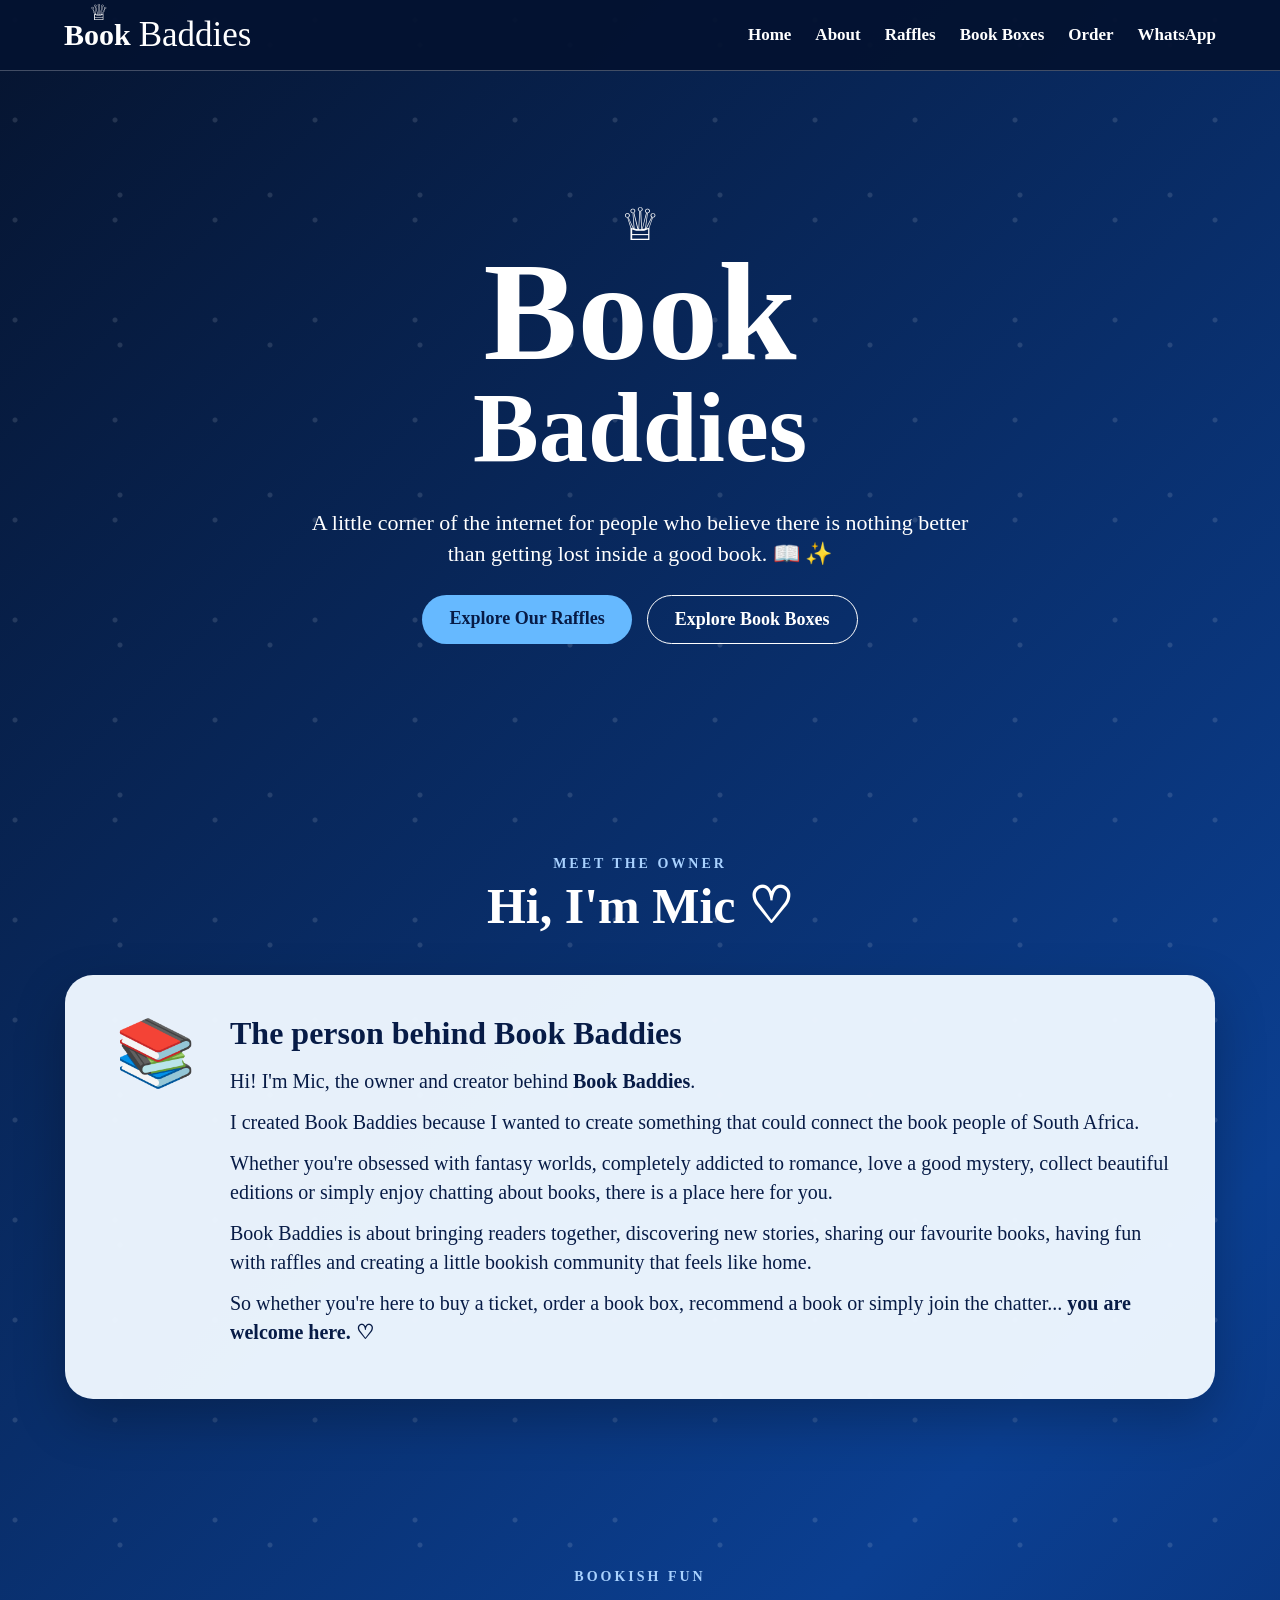
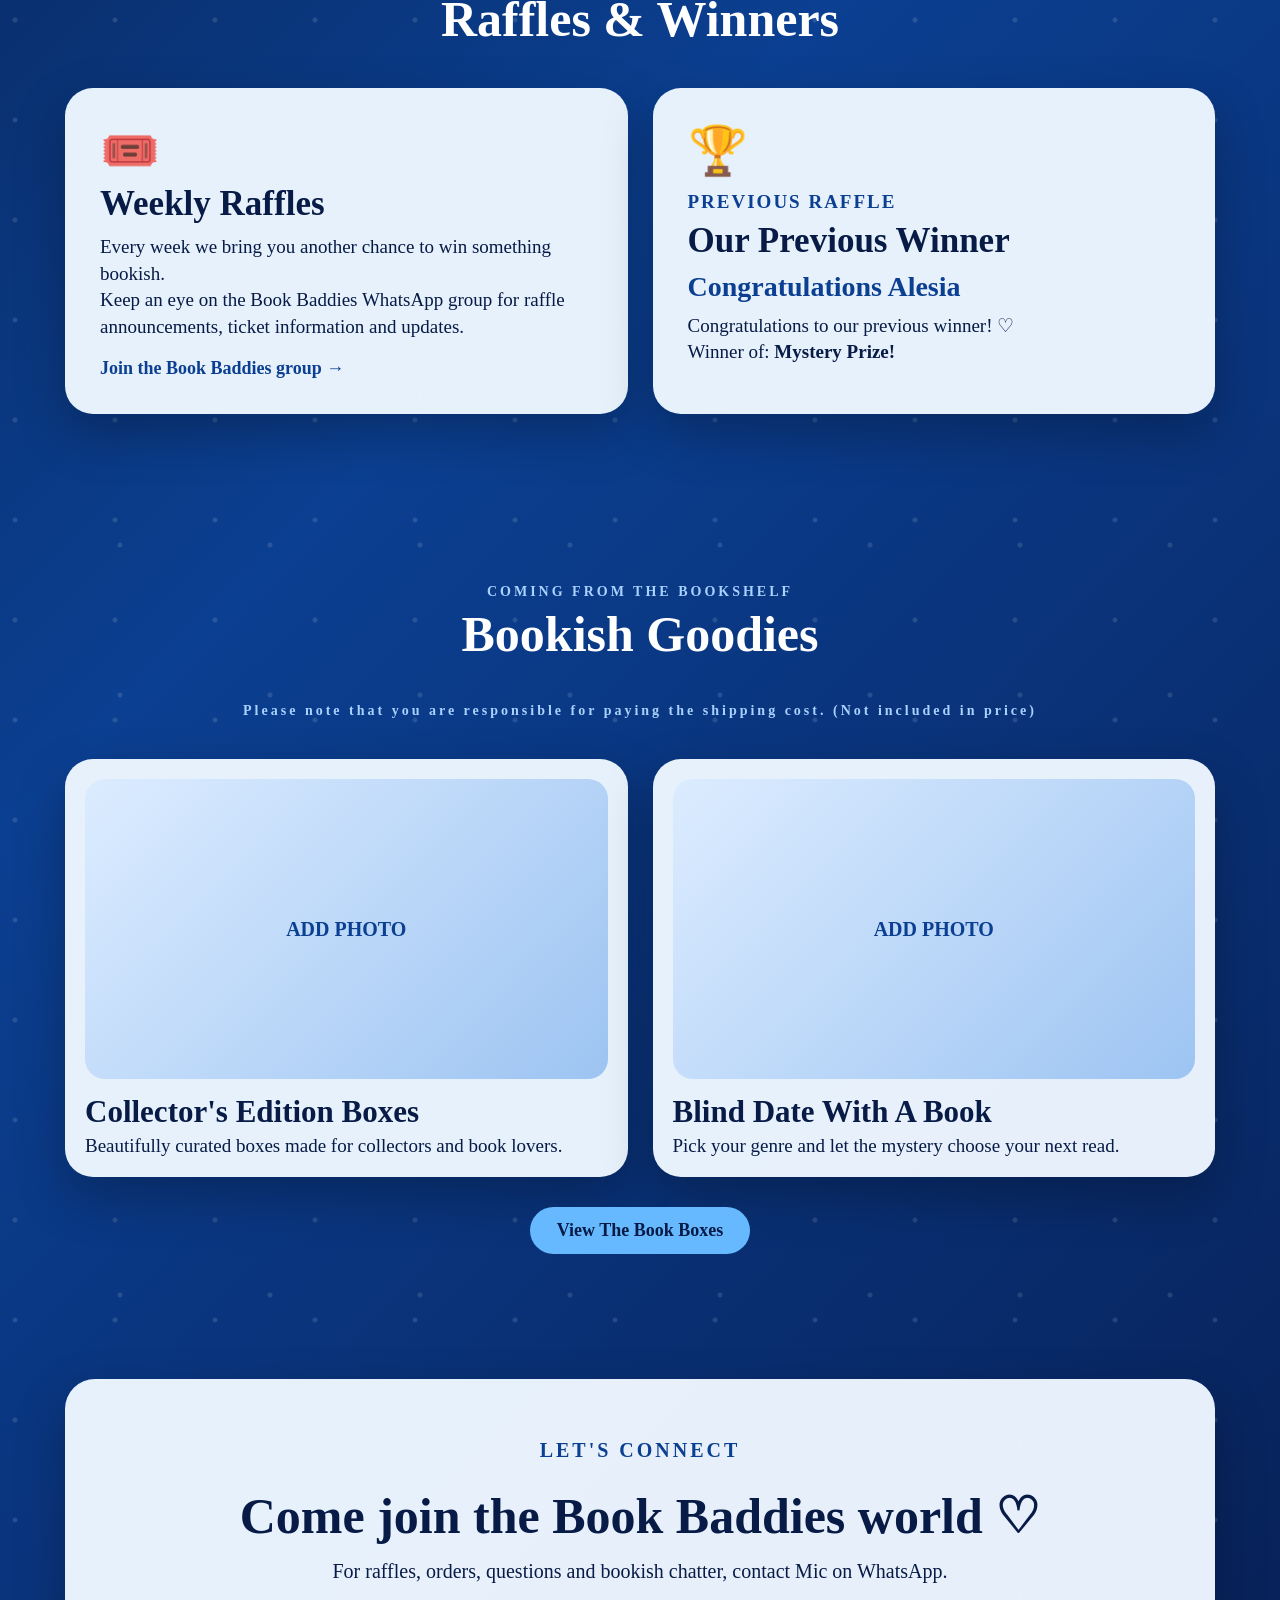
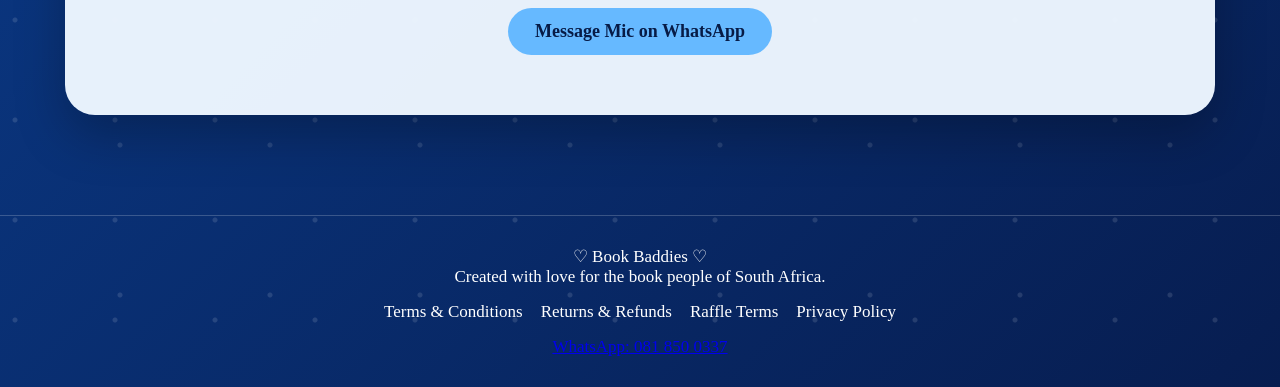
==== index.html @ c1aa7bb4 "Add files via upload" ====
<!DOCTYPE html>
<html lang="en">
<head>
    <meta charset="UTF-8">
    <meta name="viewport" content="width=device-width, initial-scale=1.0">

    <title>Book Baddies | Where Books Become Community</title>

    <link rel="stylesheet" href="styles.css">
</head>

<body>

<header class="navbar">

    <a href="index.html" class="logo">
        <span class="logo-crown">♕</span>
        <span class="logo-book">Book</span>
        <span class="logo-baddies">Baddies</span>
    </a>

    <nav>
        <a href="index.html">Home</a>
        <a href="#about">About</a>
        <a href="#raffles">Raffles</a>
        <a href="shop.html">Book Boxes</a>
        <a href="order.html">Order</a>
        <a href="#contact">WhatsApp</a>
    </nav>

</header>


<section class="hero">

    <div class="hero-content">

        <div class="hero-crown">♕</div>

        <h1>
            Book
            <span>Baddies</span>
        </h1>

        <p class="hero-text">
            A little corner of the internet for people who believe
            there is nothing better than getting lost inside a good book.
            📖 ✨
        </p>

        <div class="hero-buttons">

            <a href="#raffles" class="button button-blue">
                Explore Our Raffles
            </a>

            <a href="shop.html" class="button button-outline">
                Explore Book Boxes
            </a>

        </div>

    </div>

</section>


<section id="about" class="section">

    <div class="section-title">
        <p>MEET THE OWNER</p>
        <h2>Hi, I'm Mic ♡</h2>
    </div>

    <div class="about-box">

        <div class="about-icon">
            📚
        </div>

        <div>

            <h3>The person behind Book Baddies</h3>

            <p>
                Hi! I'm Mic, the owner and creator behind
                <strong>Book Baddies</strong>.
            </p>

            <p>
                I created Book Baddies because I wanted to create
                something that could connect the book people of
                South Africa.
            </p>

            <p>
                Whether you're obsessed with fantasy worlds,
                completely addicted to romance, love a good mystery,
                collect beautiful editions or simply enjoy chatting
                about books, there is a place here for you.
            </p>

            <p>
                Book Baddies is about bringing readers together,
                discovering new stories, sharing our favourite books,
                having fun with raffles and creating a little
                bookish community that feels like home.
            </p>

            <p>
                So whether you're here to buy a ticket, order a
                book box, recommend a book or simply join the
                chatter...
                <strong>you are welcome here. ♡</strong>
            </p>

        </div>

    </div>

</section>


<section id="raffles" class="section">

    <div class="section-title">

        <p>BOOKISH FUN</p>

        <h2>Raffles & Winners</h2>

    </div>

    <div class="raffle-grid">

        <div class="info-card">

            <div class="card-icon">
                🎟️
            </div>

            <h3>Weekly Raffles</h3>

            <p>
                Every week we bring you another chance to
                win something bookish.
            </p>

            <p>
                Keep an eye on the Book Baddies WhatsApp group
                for raffle announcements, ticket information
                and updates.
            </p>

            <a href="#contact" class="text-link">
                Join the Book Baddies group →
            </a>

        </div>


        <div class="info-card">

            <div class="card-icon">
                🏆
            </div>

            <p class="small-heading">
                PREVIOUS RAFFLE
            </p>

            <h3>Our Previous Winner</h3>

            <h4>
                Congratulations Alesia
            </h4>

            <p>
                Congratulations to our previous winner! ♡
            </p>

            <p>
                Winner of:
                <strong>Mystery Prize!</strong>
            </p>

        </div>

    </div>

</section>


<section class="section">

    <div class="section-title">

        <p>COMING FROM THE BOOKSHELF</p>

        <h2>Bookish Goodies</h2>

    </div>

    <div class="section-title">

        <p>
            Please note that you are responsible for paying the
            shipping cost. (Not included in price)
        </p>

    </div>

    <div class="preview-grid">

        <div class="preview-card">

            <div class="preview-image">
                <span>ADD PHOTO</span>
            </div>

            <h3>
                Collector's Edition Boxes
            </h3>

            <p>
                Beautifully curated boxes made for
                collectors and book lovers.
            </p>

        </div>


        <div class="preview-card">

            <div class="preview-image">
                <span>ADD PHOTO</span>
            </div>

            <h3>
                Blind Date With A Book
            </h3>

            <p>
                Pick your genre and let the mystery
                choose your next read.
            </p>

        </div>

    </div>


    <div class="center">

        <a href="shop.html" class="button button-blue">
            View The Book Boxes
        </a>

    </div>

</section>


<section id="contact" class="section contact-section">

    <div class="contact-box">

        <p>
            LET'S CONNECT
        </p>

        <h2>
            Come join the Book Baddies world ♡
        </h2>

        <p>
            For raffles, orders, questions and
            bookish chatter, contact Mic on WhatsApp.
        </p>

        <a
            href="https://wa.me/27818500337"
            target="_blank"
            rel="noopener noreferrer"
            class="button button-blue">

            Message Mic on WhatsApp

        </a>

    </div>

</section>


<footer>

    <p>
        ♡ Book Baddies ♡
    </p>

    <p>
        Created with love for the book people of South Africa.
    </p>

    <div class="footer-links">

        <a href="terms.html">
            Terms & Conditions
        </a>

        <a href="returns.html">
            Returns & Refunds
        </a>

        <a href="raffle-terms.html">
            Raffle Terms
        </a>

        <a href="privacy.html">
            Privacy Policy
        </a>

    </div>

    <p>
        <a
            href="https://wa.me/27818500337"
            target="_blank"
            rel="noopener noreferrer">
            WhatsApp: 081 850 0337
        </a>
    </p>

</footer>

</body>
</html>
---- styles.css ----
/* =========================================
   BASIC SETTINGS
========================================= */

* {
    box-sizing: border-box;
    margin: 0;
    padding: 0;
}


html {
    scroll-behavior: smooth;
}


body {

    font-family:
        "Cormorant Garamond",
        Georgia,
        serif;

    color: #071b46;

    min-height: 100vh;


    background:

        radial-gradient(
            circle at 15% 20%,
            rgba(255,255,255,.12)
            0 2px,
            transparent 3px
        ),

        radial-gradient(
            circle at 80% 30%,
            rgba(255,255,255,.12)
            0 2px,
            transparent 3px
        ),

        linear-gradient(
            135deg,
            #06142f,
            #0b3f91,
            #071d50
        );

    background-size:
        100px 100px,
        150px 150px,
        100% 100%;

}


/* =========================================
   NAVBAR
========================================= */

.navbar {

    position: sticky;

    top: 0;

    z-index: 100;

    display: flex;

    justify-content: space-between;

    align-items: center;

    gap: 20px;

    padding:
        15px 5%;

    background:
        rgba(4,18,49,.95);

    border-bottom:
        1px solid
        rgba(255,255,255,.25);

}


/* =========================================
   LOGO
========================================= */

.logo {

    position: relative;

    display: flex;

    align-items: center;

    gap: 8px;

    color: white;

    text-decoration: none;

}


.logo-crown {

    position: absolute;

    top: -15px;

    left: 25px;

    font-size: 22px;

}


.logo-book {

    font-size: 30px;

    font-weight: 700;

}


.logo-baddies {

    font-family:
        "Great Vibes",
        cursive;

    font-size: 35px;

}


/* =========================================
   NAVIGATION LINKS
========================================= */

nav {

    display: flex;

    flex-wrap: wrap;

    gap: 24px;

}


nav a {

    color: white;

    text-decoration: none;

    font-size: 17px;

    font-weight: 700;

    transition: .2s;

}


nav a:hover {

    color: #9ed0ff;

}


/* =========================================
   HERO
========================================= */

.hero {

    min-height: 700px;

    display: grid;

    place-items: center;

    text-align: center;

    color: white;

    padding: 80px 20px;

}


.hero-content {

    max-width: 900px;

}


.hero-crown {

    font-size: 45px;

    margin-bottom: 5px;

}


.hero h1 {

    font-size:
        clamp(70px, 11vw, 150px);

    line-height: .8;

    font-weight: 600;

}


.hero h1 span {

    display: block;

    font-family:
        "Great Vibes",
        cursive;

    font-size: .7em;

    margin-top: 20px;

}


.hero-text {

    max-width: 700px;

    margin:
        40px auto 25px;

    font-size: 22px;

    line-height: 1.4;

}


.hero-buttons {

    display: flex;

    justify-content: center;

    gap: 15px;

    flex-wrap: wrap;

}


/* =========================================
   BUTTONS
========================================= */

.button {

    display: inline-block;

    padding:
        13px 27px;

    border-radius: 999px;

    text-decoration: none;

    font-size: 18px;

    font-weight: 700;

    font-family:
        inherit;

    border: none;

    cursor: pointer;

    transition: .2s;

}


.button:hover {

    transform:
        translateY(-3px);

    box-shadow:
        0 10px 25px
        rgba(0,0,0,.2);

}


.button-blue {

    background:
        #66b9ff;

    color:
        #071b46;

}


.button-outline {

    background:
        transparent;

    color: white;

    border:
        1px solid white;

}


.full {

    width: 100%;

    text-align: center;

}


/* =========================================
   SECTIONS
========================================= */

.section {

    max-width: 1200px;

    margin: auto;

    padding:
        85px 25px;

}


.section-title {

    text-align: center;

    color: white;

    margin-bottom: 40px;

}


.section-title p,
.page-header p {

    font-size: 14px;

    letter-spacing: 3px;

    font-weight: 700;

    color:
        #a9d2ff;

}


.section-title h2 {

    font-size: 50px;

    margin:
        5px 0 10px;

}


.section-title span {

    font-size: 20px;

}


/* =========================================
   ABOUT
========================================= */

.about-box {

    background:
        rgba(239,247,255,.97);

    border-radius:
        28px;

    padding:
        40px;

    display: grid;

    grid-template-columns:
        100px 1fr;

    gap: 25px;

    box-shadow:
        0 20px 50px
        rgba(0,0,0,.25);

}


.about-icon {

    font-size: 65px;

    text-align: center;

}


.about-box h3 {

    font-size: 32px;

    margin-bottom: 15px;

}


.about-box p {

    font-size: 20px;

    line-height: 1.45;

    margin-bottom: 12px;

}


/* =========================================
   RAFFLES
========================================= */

.raffle-grid {

    display: grid;

    grid-template-columns:
        1fr 1fr;

    gap: 25px;

}


.info-card {

    background:
        rgba(239,247,255,.97);

    border-radius:
        28px;

    padding:
        35px;

    box-shadow:
        0 20px 50px
        rgba(0,0,0,.25);

}


.card-icon {

    font-size: 48px;

}


.info-card h3 {

    font-size: 35px;

    margin:
        5px 0 10px;

}


.info-card h4 {

    font-size: 28px;

    color:
        #0b3f91;

    margin:
        10px 0;

}


.info-card p {

    font-size: 19px;

    line-height: 1.4;

}


.small-heading {

    letter-spacing: 2px;

    color:
        #0b3f91;

    font-weight: 700;

    margin-top: 10px;

}


.text-link {

    display: inline-block;

    margin-top: 18px;

    color:
        #0b3f91;

    font-weight: 700;

    text-decoration: none;

    font-size: 18px;

}


/* =========================================
   PRODUCT PREVIEW
========================================= */

.preview-grid {

    display: grid;

    grid-template-columns:
        1fr 1fr;

    gap: 25px;

    margin-bottom: 30px;

}


.preview-card {

    background:
        rgba(239,247,255,.97);

    border-radius:
        28px;

    padding: 20px;

    box-shadow:
        0 20px 50px
        rgba(0,0,0,.25);

}


.preview-image {

    height: 300px;

    border-radius:
        20px;

    background:
        linear-gradient(
            135deg,
            #dcecff,
            #9dc4f2
        );

    display: grid;

    place-items: center;

    color:
        #0b3f91;

    font-size: 20px;

    font-weight: 700;

}


.preview-card h3 {

    font-size: 31px;

    margin:
        15px 0 5px;

}


.preview-card p {

    font-size: 19px;

}


/* =========================================
   CENTER
========================================= */

.center {

    text-align: center;

}


/* =========================================
   CONTACT
========================================= */

.contact-section {

    padding-top: 40px;

    padding-bottom: 100px;

}


.contact-box {

    text-align: center;

    background:
        rgba(239,247,255,.97);

    border-radius:
        30px;

    padding:
        60px 30px;

    box-shadow:
        0 20px 50px
        rgba(0,0,0,.25);

}


.contact-box > p:first-child {

    color:
        #0b3f91;

    font-weight: 700;

    letter-spacing: 3px;

}


.contact-box h2 {

    font-size: 50px;

    margin:
        8px 0 15px;

}


.contact-box p {

    font-size: 20px;

    margin-bottom: 25px;

}


/* =========================================
   PAGE HEADER
========================================= */

.page-header {

    text-align: center;

    color: white;

    padding:
        90px 20px;

}


.page-header h1 {

    font-size:
        clamp(55px, 9vw, 90px);

    margin:
        5px 0 10px;

}


.page-header span {

    font-size: 22px;

}


/* =========================================
   PRODUCTS
========================================= */

.product-grid {

    display: grid;

    grid-template-columns:
        repeat(2,1fr);

    gap: 30px;

}


.product-card {

    overflow: hidden;

    background:
        rgba(239,247,255,.97);

    border-radius:
        28px;

    box-shadow:
        0 20px 50px
        rgba(0,0,0,.25);

}


.product-photo {

    height: 400px;

    background:
        linear-gradient(
            135deg,
            #dcecff,
            #9dc4f2
        );

}


.product-photo img {

    width: 100%;

    height: 100%;

    object-fit: cover;

}


.product-details {

    padding: 30px;

}


.category {

    color:
        #0b3f91;

    font-weight: 700;

    letter-spacing: 2px;

}


.product-details h3 {

    font-size: 35px;

    margin:
        8px 0 10px;

}


.product-details p {

    font-size: 19px;

    line-height: 1.4;

}


.product-details ul {

    list-style: none;

    margin:
        15px 0;

    font-size: 18px;

    line-height: 1.7;

}


.price {

    font-size: 30px;

    font-weight: 700;

    color:
        #0b3f91;

    margin:
        15px 0;

}


/* =========================================
   GENRES
========================================= */

.genre-grid {

    display: grid;

    grid-template-columns:
        repeat(3,1fr);

    gap: 25px;

}


.genre-card {

    background:
        rgba(239,247,255,.97);

    border-radius:
        25px;

    padding-bottom: 25px;

    overflow: hidden;

    box-shadow:
        0 20px 50px
        rgba(0,0,0,.25);

}


.genre-photo {

    height: 270px;

    background:
        linear-gradient(
            135deg,
            #dcecff,
            #9dc4f2
        );

}


.genre-photo img {

    width: 100%;

    height: 100%;

    object-fit: cover;

}


.genre-card h3 {

    font-size: 32px;

    margin:
        18px 20px 5px;

}


.genre-card p {

    font-size: 18px;

    line-height: 1.35;

    margin:
        0 20px;

}


.genre-card .price {

    margin:
        12px 20px;

}


/* =========================================
   ORDER FORM
========================================= */

.order-section {

    padding-top: 30px;

}


.order-form {

    max-width: 750px;

    margin: auto;

    padding: 40px;

    background:
        rgba(239,247,255,.97);

    border-radius:
        30px;

    box-shadow:
        0 20px 50px
        rgba(0,0,0,.25);

}


.order-form label {

    display: block;

    font-size: 20px;

    font-weight: 700;

    margin-bottom: 22px;

}


input,
select,
textarea {

    display: block;

    width: 100%;

    margin-top: 7px;

    padding:
        14px 16px;

    border:
        1px solid #a7c2e6;

    border-radius:
        13px;

    font-family:
        inherit;

    font-size: 18px;

    color:
        #071b46;

    background: white;

}


textarea {

    min-height: 120px;

    resize: vertical;

}


.form-note {

    text-align: center;

    margin-top: 18px;

    font-size: 16px;

    color:
        #52627a;

}


/* =========================================
   FOOTER
========================================= */

footer {

    color: white;

    text-align: center;

    padding:
        30px;

    border-top:
        1px solid
        rgba(255,255,255,.2);

    font-size: 17px;

}


/* =========================================
   MOBILE
========================================= */

@media (max-width: 800px) {

    .navbar {

        display: block;

    }


    nav {

        margin-top: 15px;

        gap:
            10px 15px;

    }


    .about-box {

        grid-template-columns: 1fr;

        text-align: center;

    }


    .raffle-grid,
    .preview-grid,
    .product-grid {

        grid-template-columns: 1fr;

    }


    .genre-grid {

        grid-template-columns:
            1fr 1fr;

    }


    .section-title h2 {

        font-size: 40px;

    }

}


@media (max-width: 520px) {

    .genre-grid {

        grid-template-columns: 1fr;

    }


    .hero h1 {

        font-size: 75px;

    }


    .hero-text {

        font-size: 19px;

    }


    .page-header h1 {

        font-size: 55px;

    }


    .contact-box h2 {

        font-size: 38px;

    }

}
.footer-links {
    display: flex;
    justify-content: center;
    align-items: center;
    flex-wrap: wrap;
    gap: 18px;
    margin: 15px 0;
}

.footer-links a {
    color: inherit;
    text-decoration: none;
    transition: 0.3s ease;
}

.footer-links a:hover {
    text-decoration: underline;
}

.terms-box {
    margin-top: 25px;
}
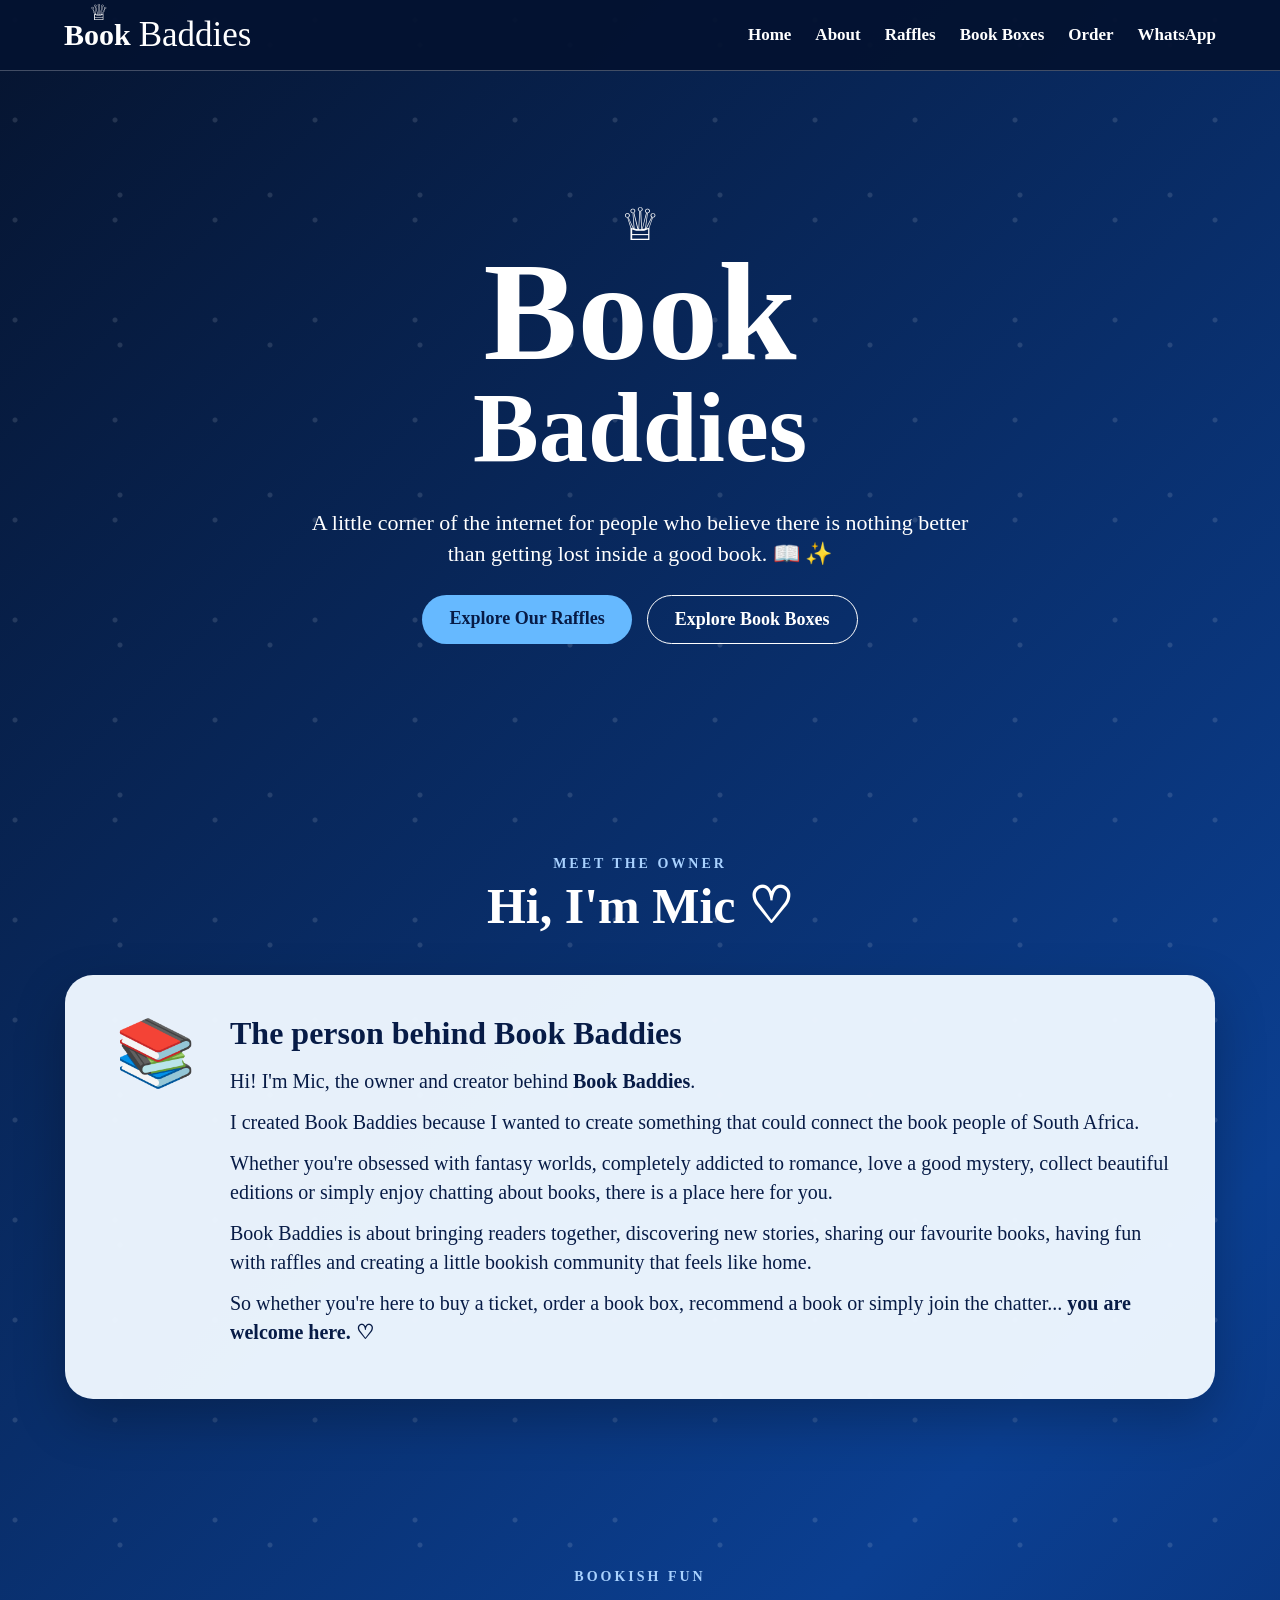
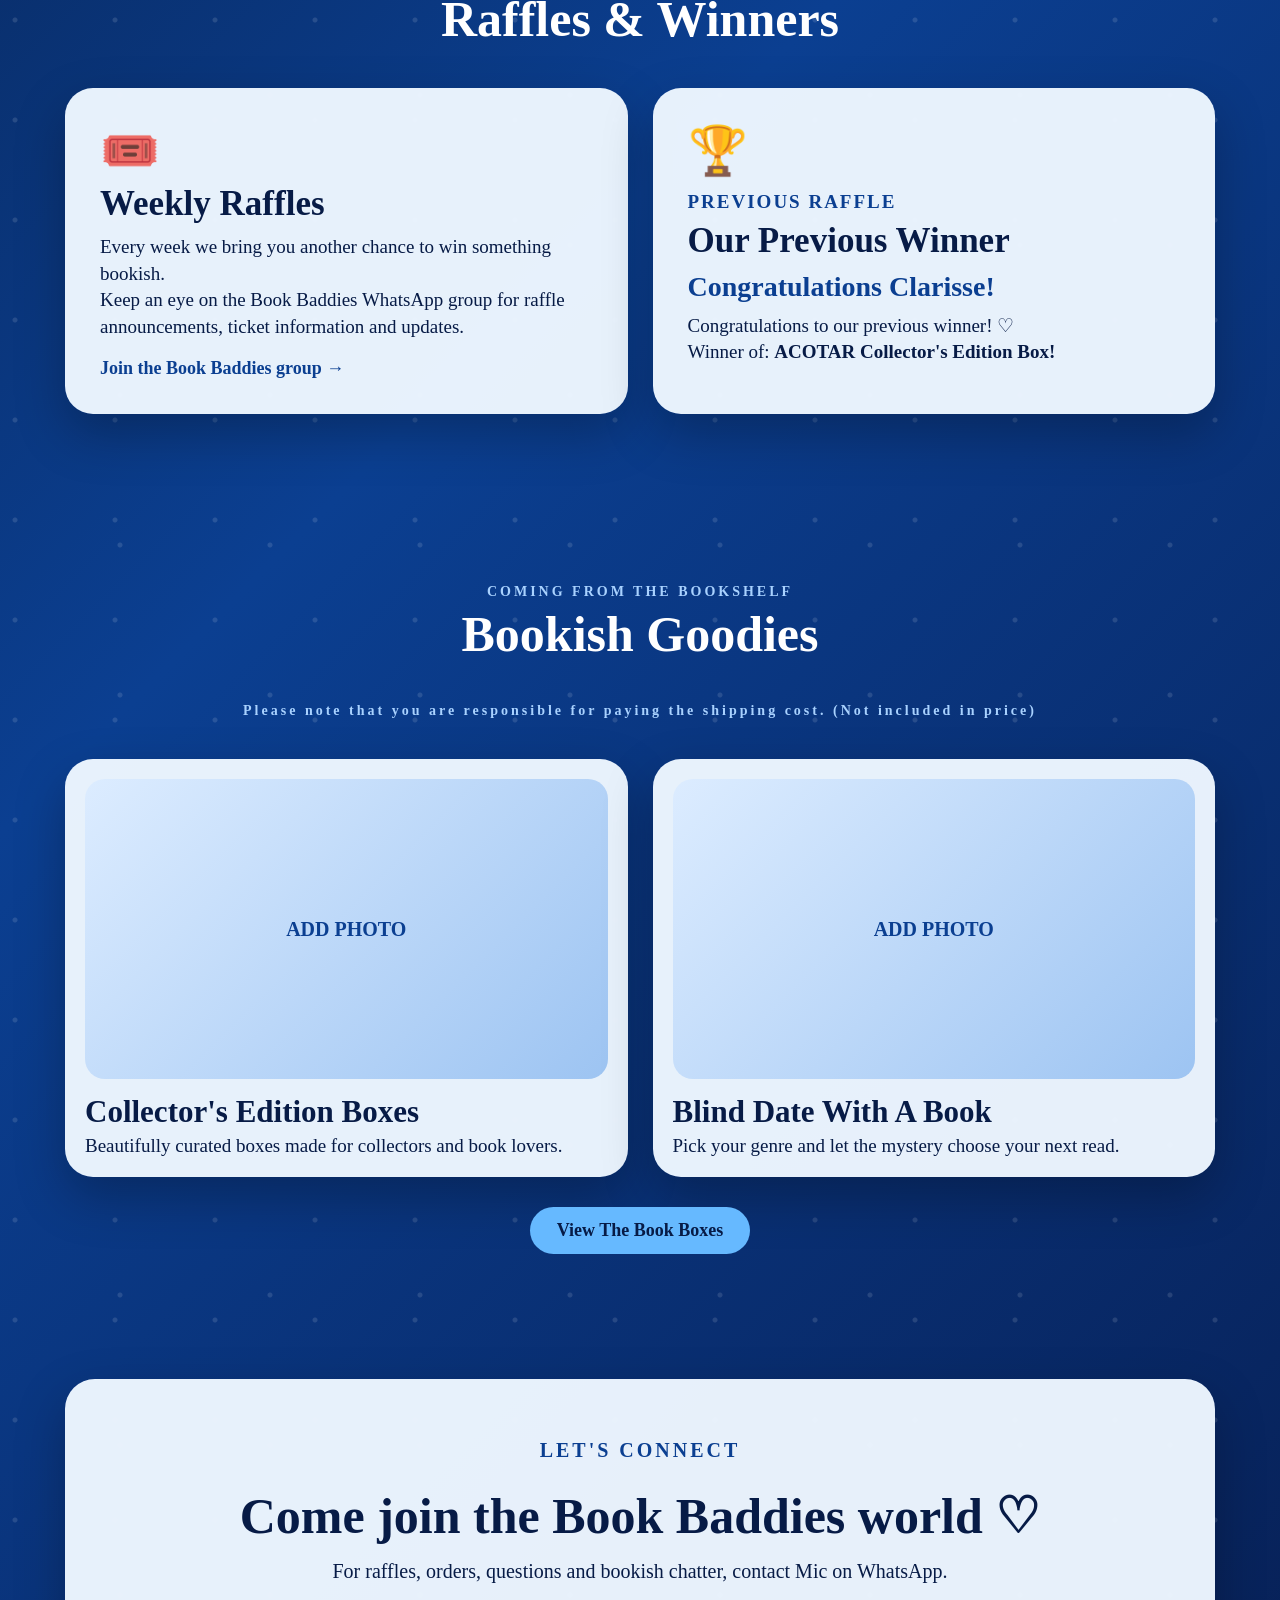
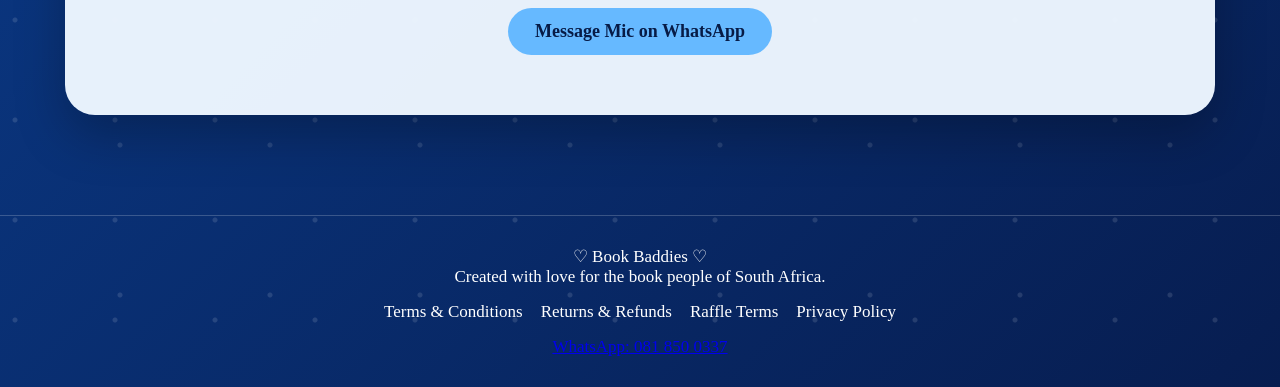
==== commit f03f8107: "Update index.html" ====
--- a/index.html
+++ b/index.html
@@ -172,7 +172,7 @@
             <h3>Our Previous Winner</h3>
 
             <h4>
-                Congratulations Alesia
+                Congratulations Clarisse!
             </h4>
 
             <p>
@@ -181,7 +181,7 @@
 
             <p>
                 Winner of:
-                <strong>Mystery Prize!</strong>
+                <strong>ACOTAR Collector's Edition Box!</strong>
             </p>
 
         </div>
@@ -335,4 +335,4 @@
 </footer>
 
 </body>
-</html>+</html>
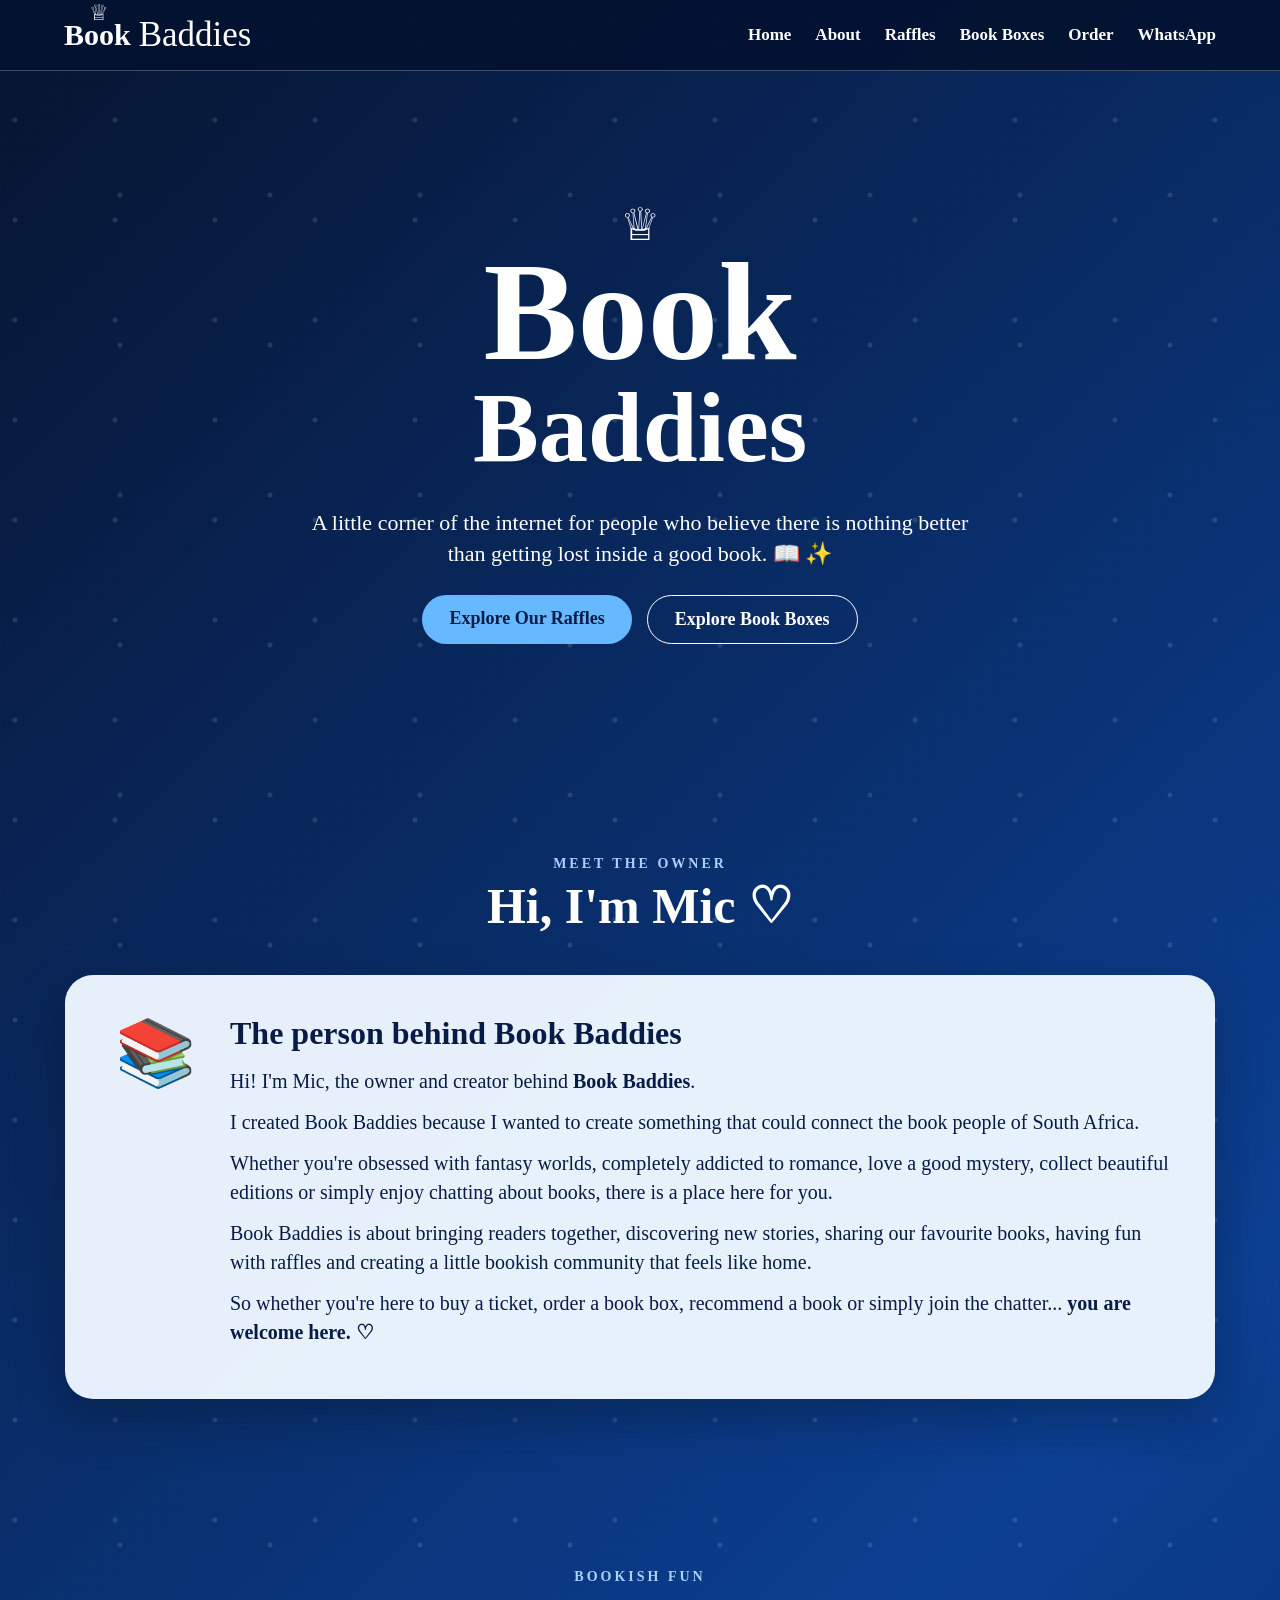
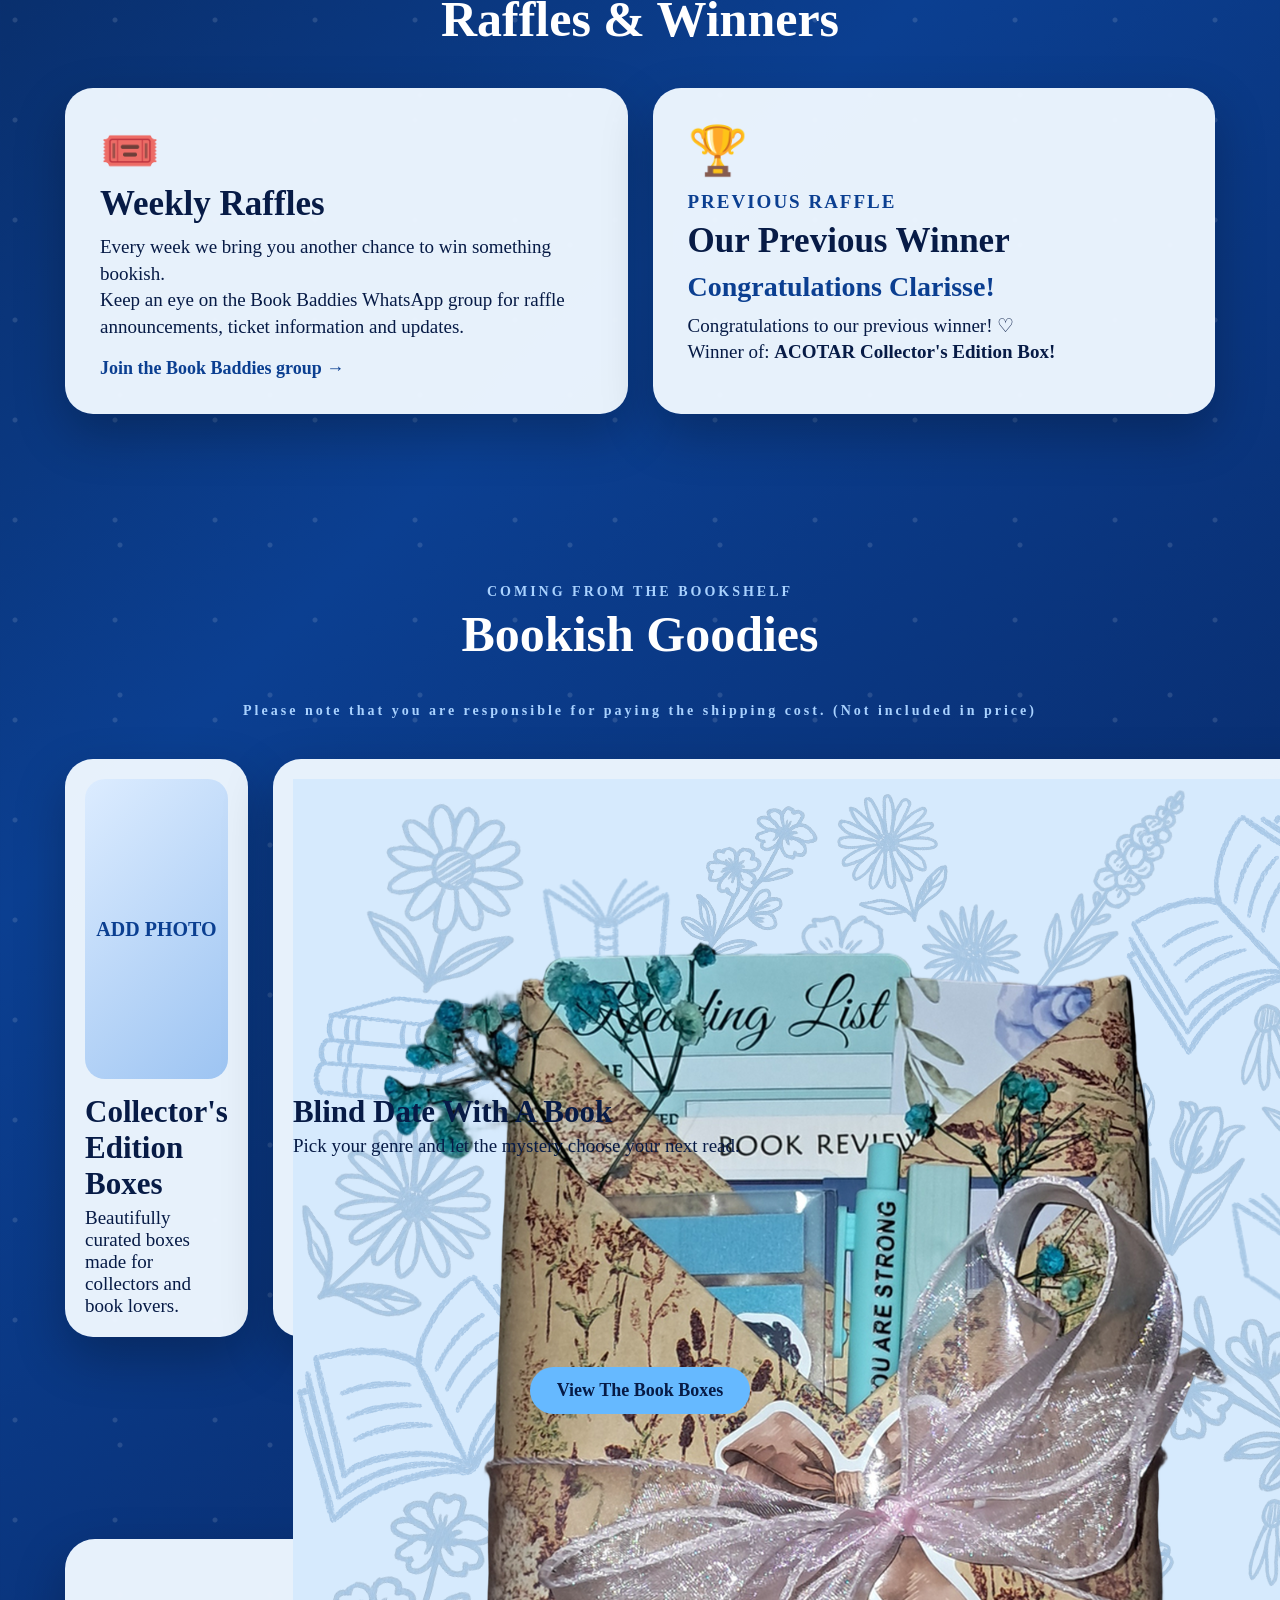
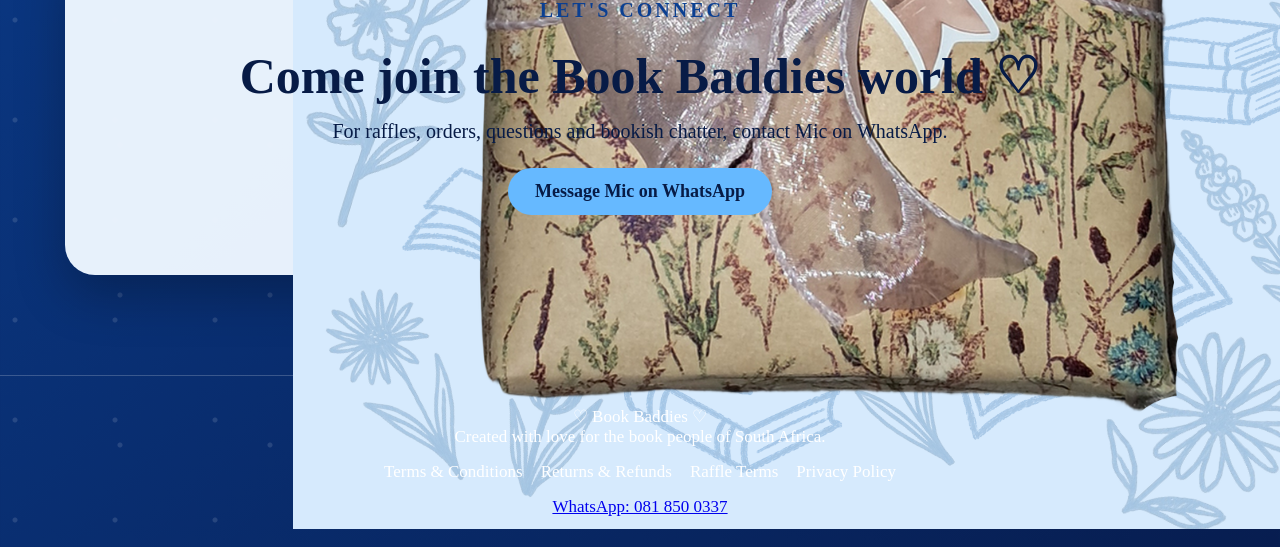
==== commit 3713a3ad: "Update index.html" ====
--- a/index.html
+++ b/index.html
@@ -233,7 +233,7 @@
         <div class="preview-card">
 
             <div class="preview-image">
-                <span>ADD PHOTO</span>
+               <img src="YA.png">
             </div>
 
             <h3>
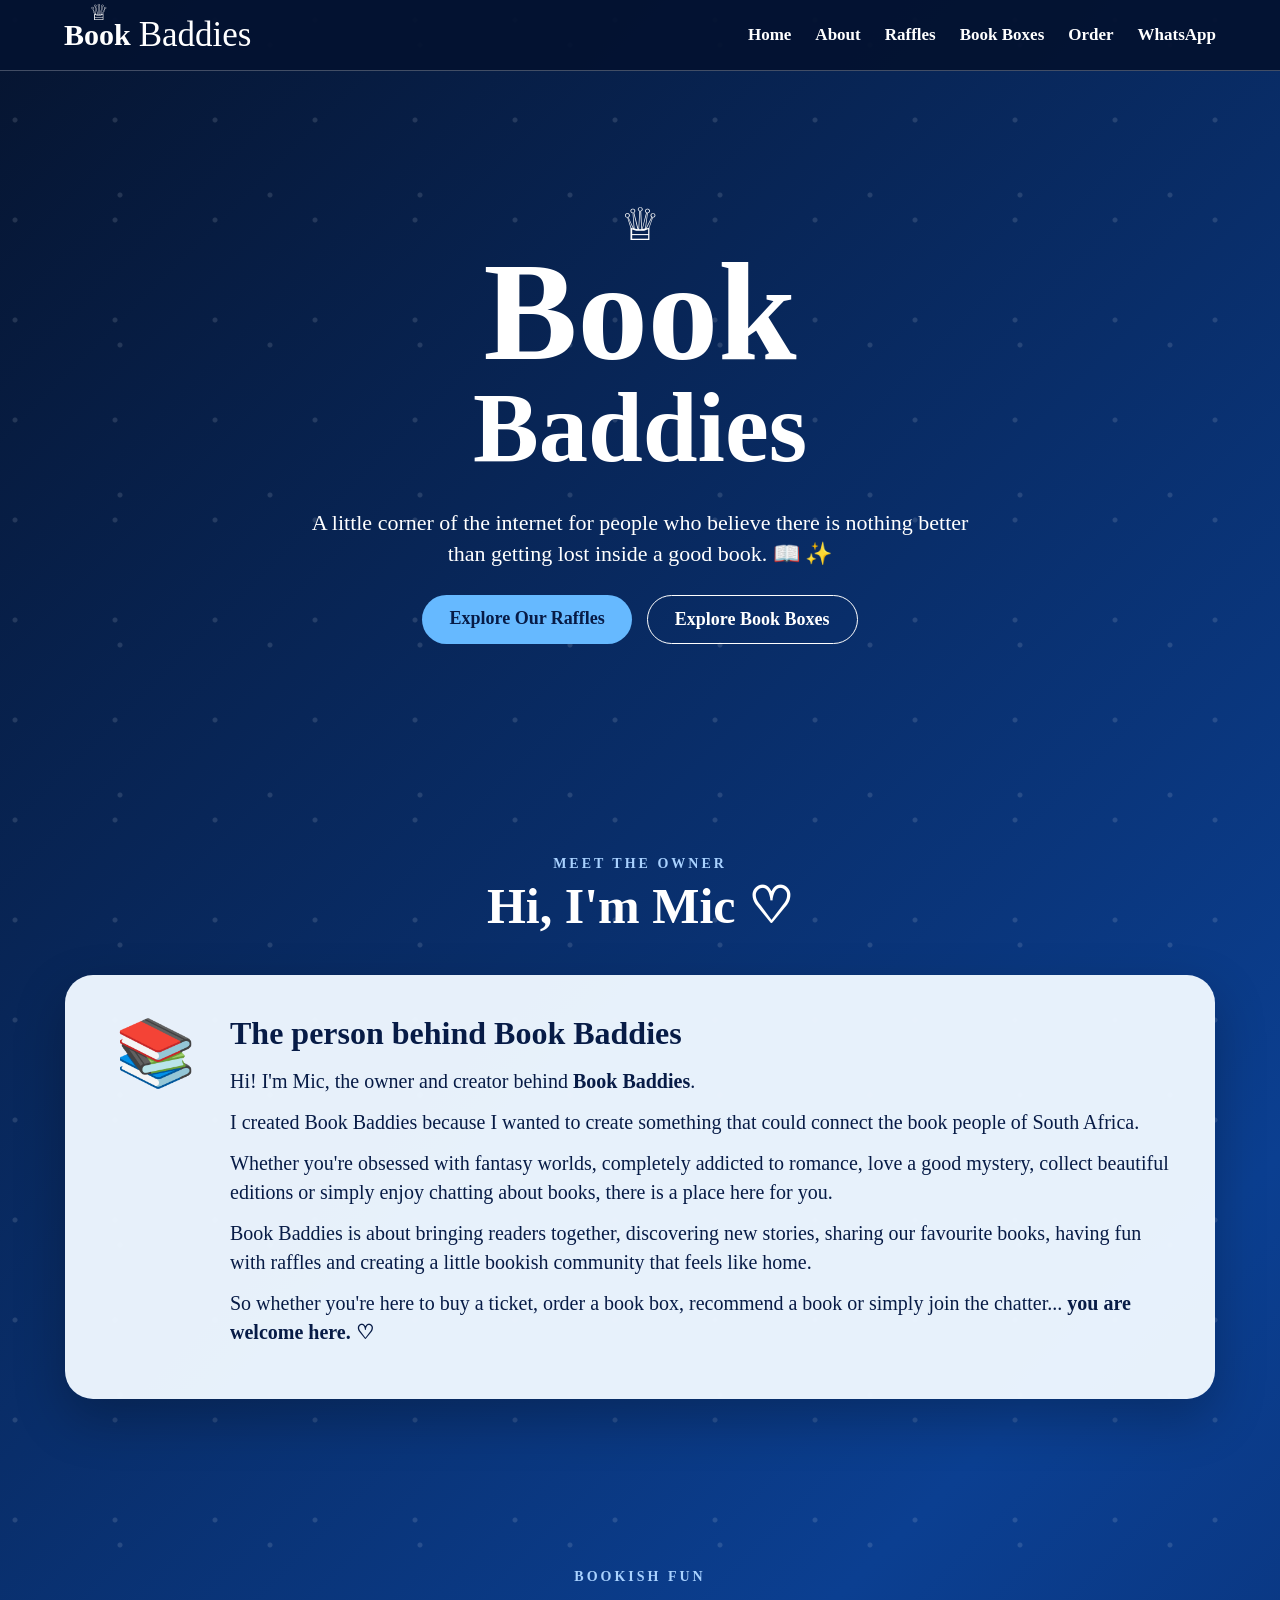
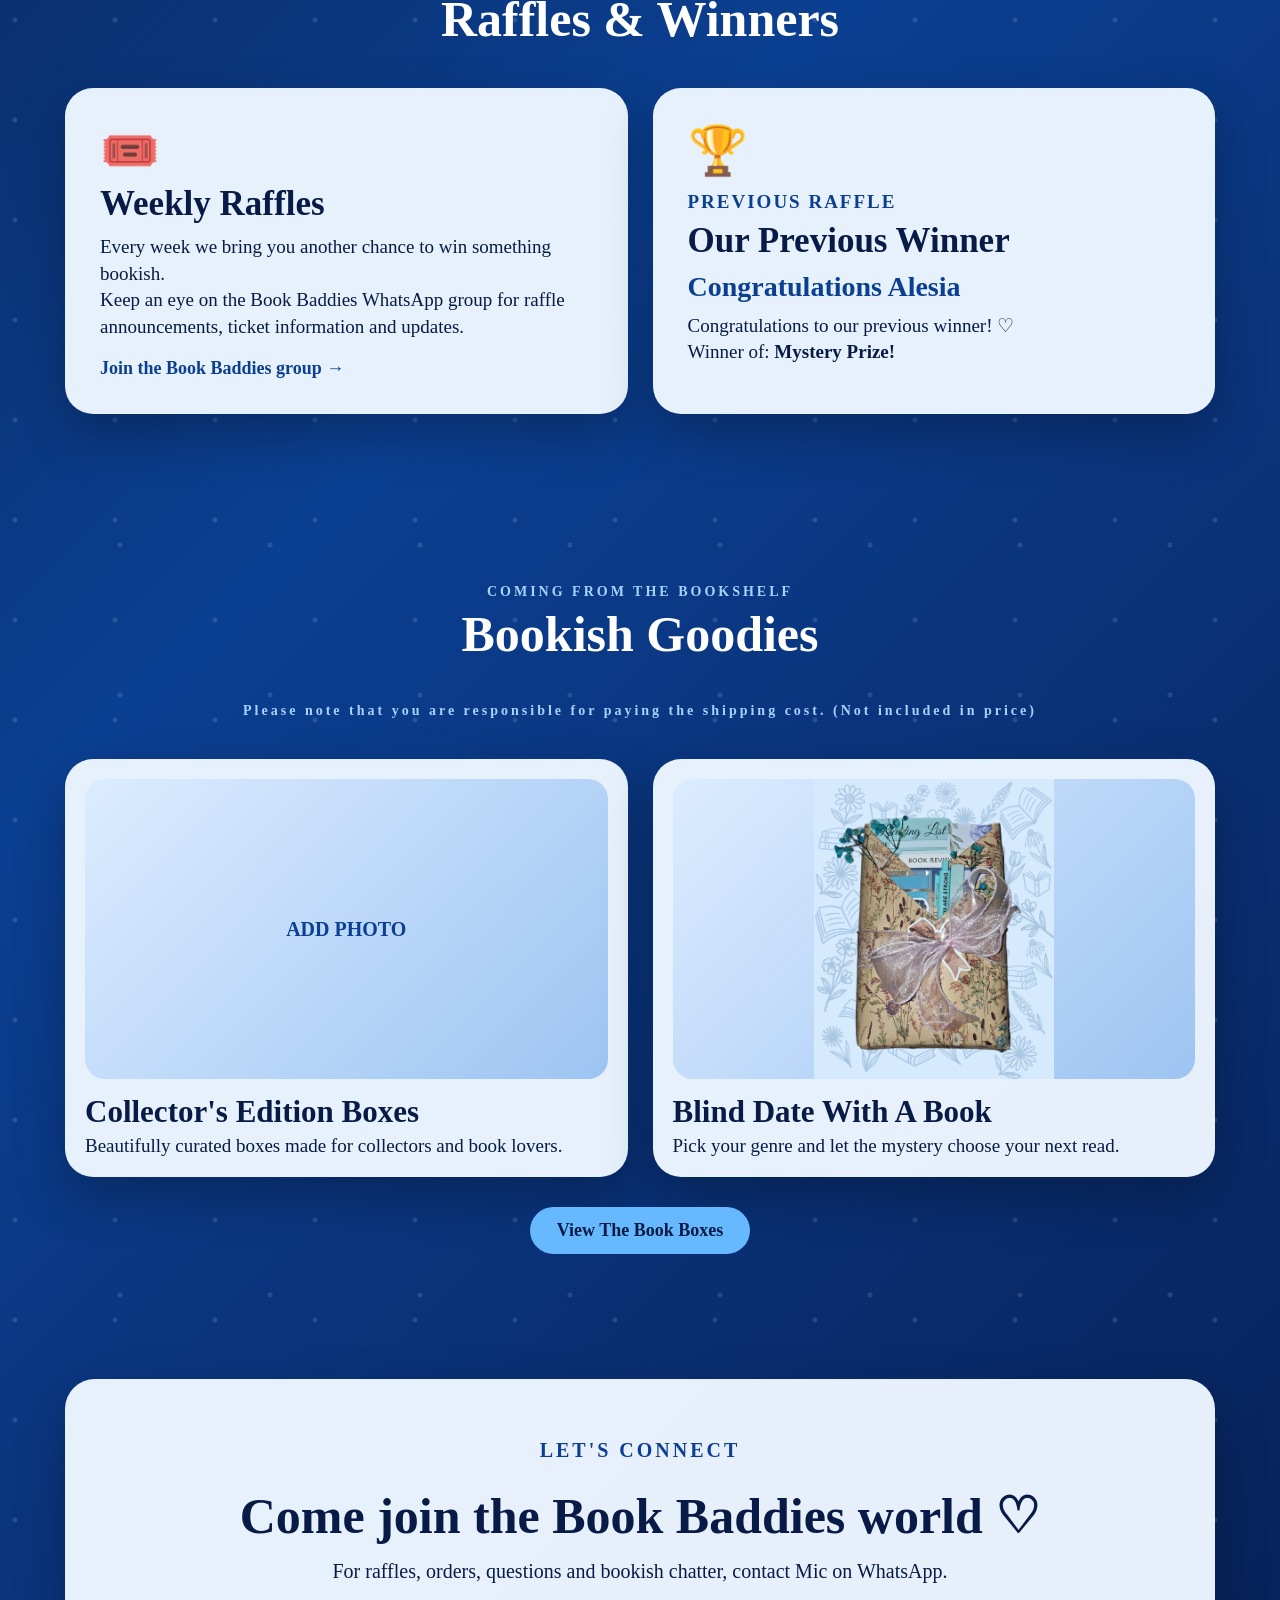
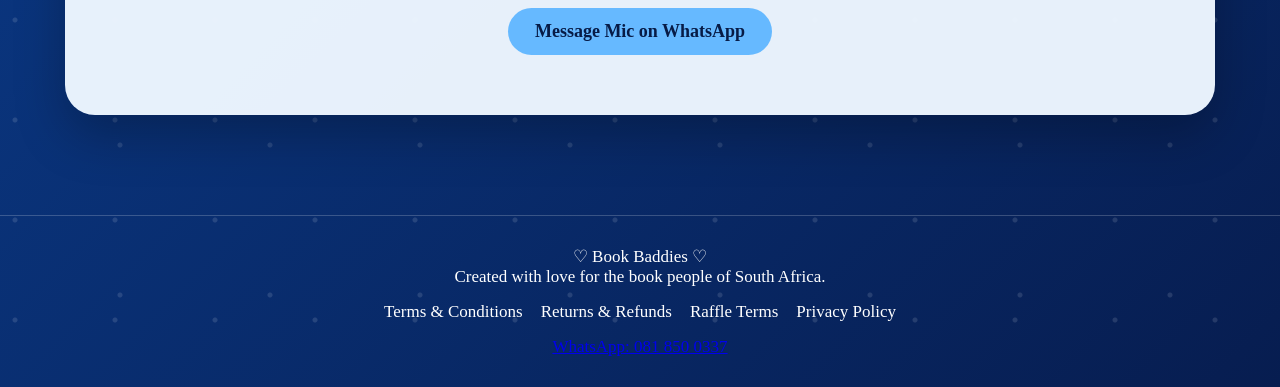
==== commit 199a4c69: "Add files via upload" ====
--- a/index.html
+++ b/index.html
@@ -172,7 +172,7 @@
             <h3>Our Previous Winner</h3>
 
             <h4>
-                Congratulations Clarisse!
+                Congratulations Alesia
             </h4>
 
             <p>
@@ -181,7 +181,7 @@
 
             <p>
                 Winner of:
-                <strong>ACOTAR Collector's Edition Box!</strong>
+                <strong>Mystery Prize!</strong>
             </p>
 
         </div>
@@ -215,7 +215,7 @@
         <div class="preview-card">
 
             <div class="preview-image">
-                <span>ADD PHOTO</span>
+               <span>ADD PHOTO</span>
             </div>
 
             <h3>
@@ -233,7 +233,7 @@
         <div class="preview-card">
 
             <div class="preview-image">
-               <img src="YA.png">
+              <img src="YA.png" height="300" >  
             </div>
 
             <h3>
@@ -335,4 +335,4 @@
 </footer>
 
 </body>
-</html>
+</html>
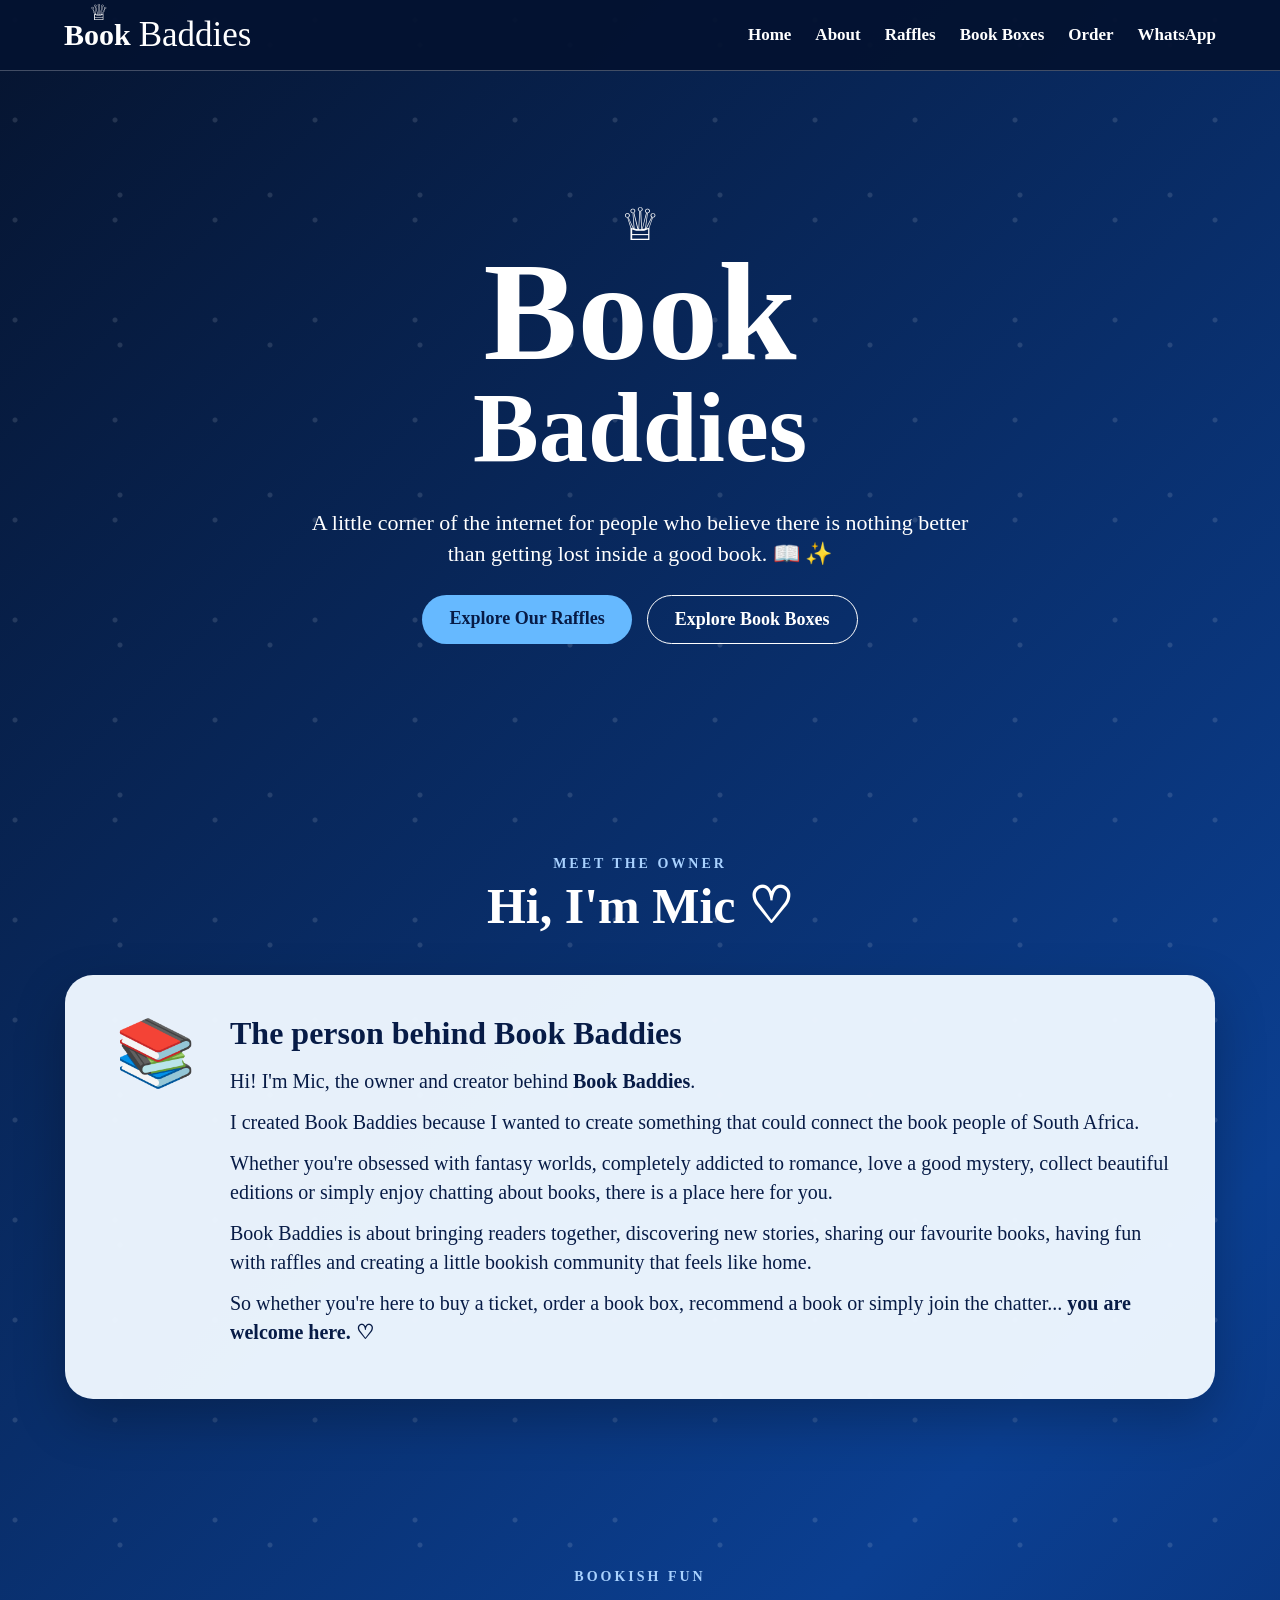
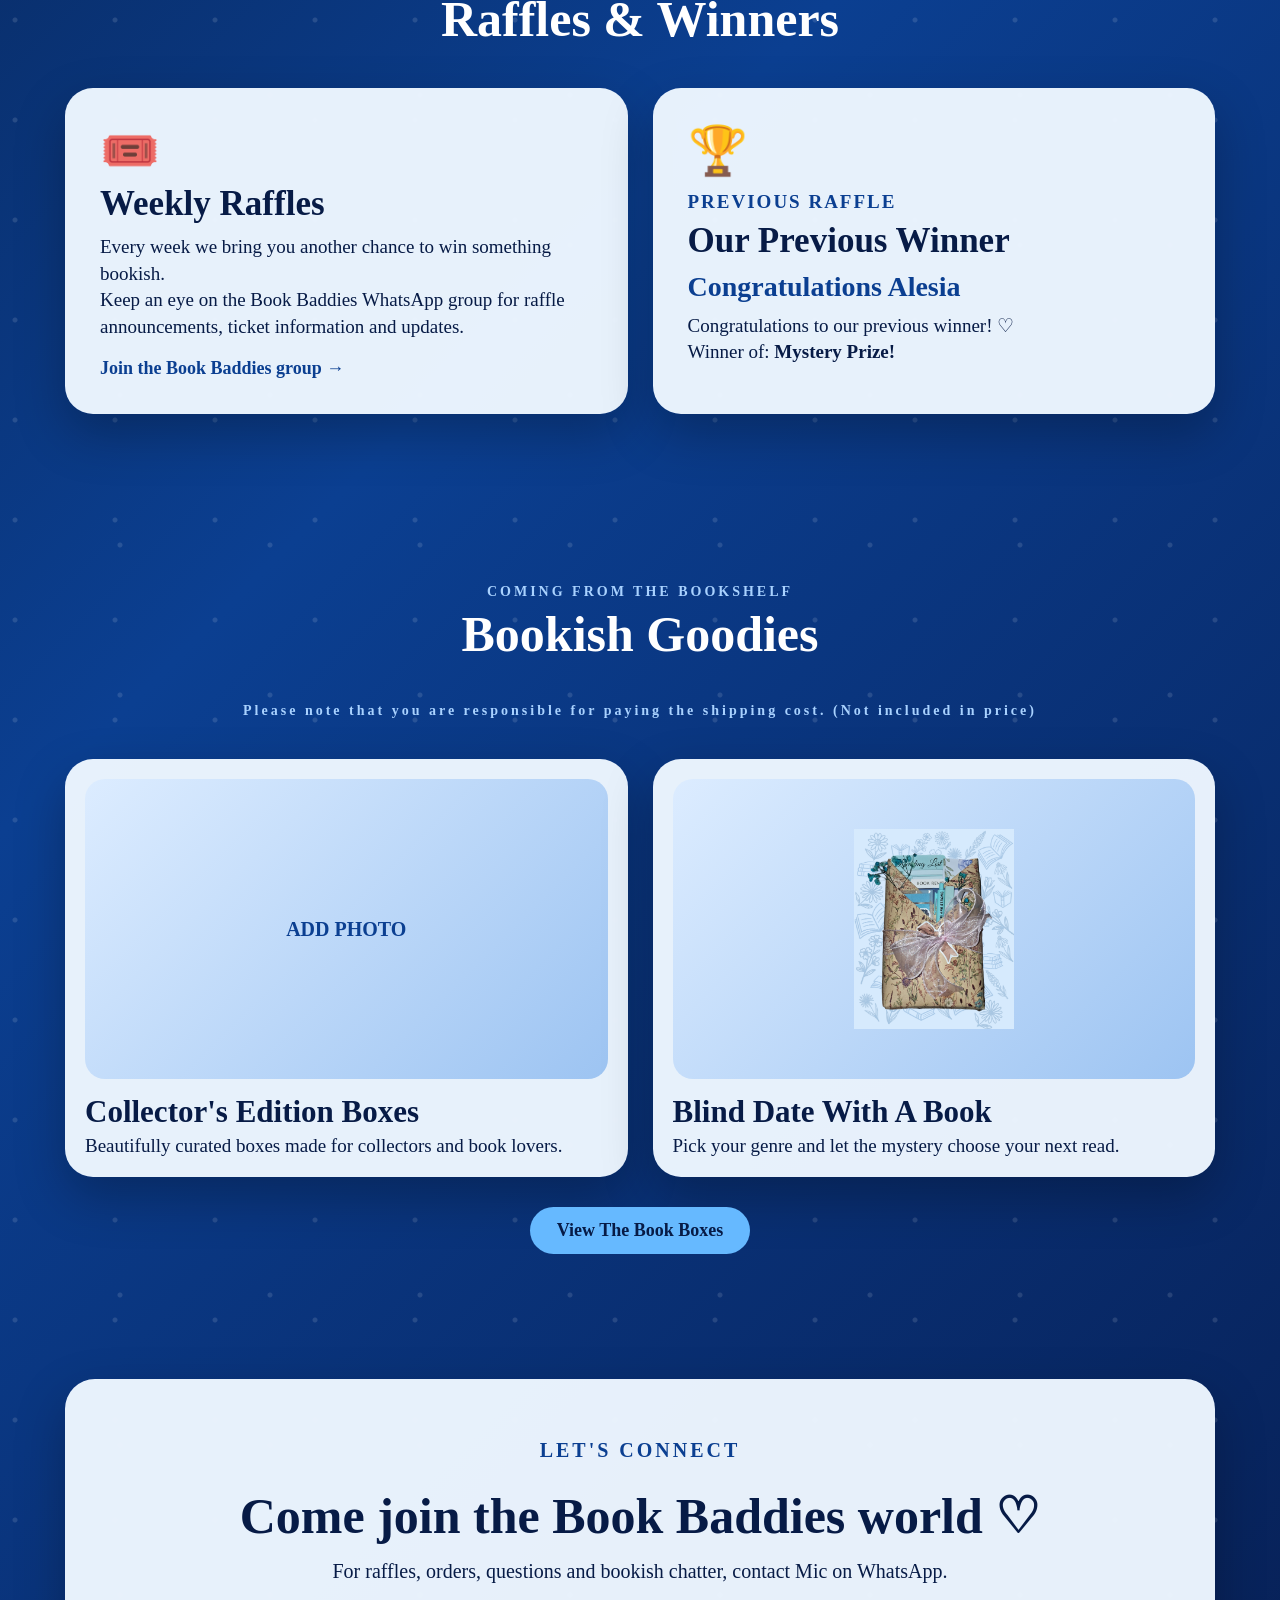
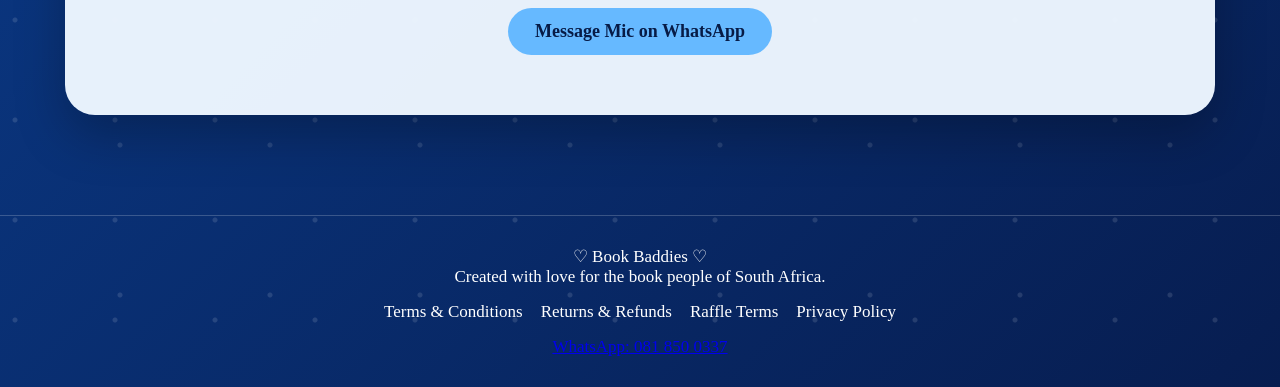
==== commit f6693293: "Update index.html" ====
--- a/index.html
+++ b/index.html
@@ -233,7 +233,7 @@
         <div class="preview-card">
 
             <div class="preview-image">
-              <img src="YA.png" height="300" >  
+              <img src="YA.png" height="200" >  
             </div>
 
             <h3>
@@ -335,4 +335,4 @@
 </footer>
 
 </body>
-</html>+</html>
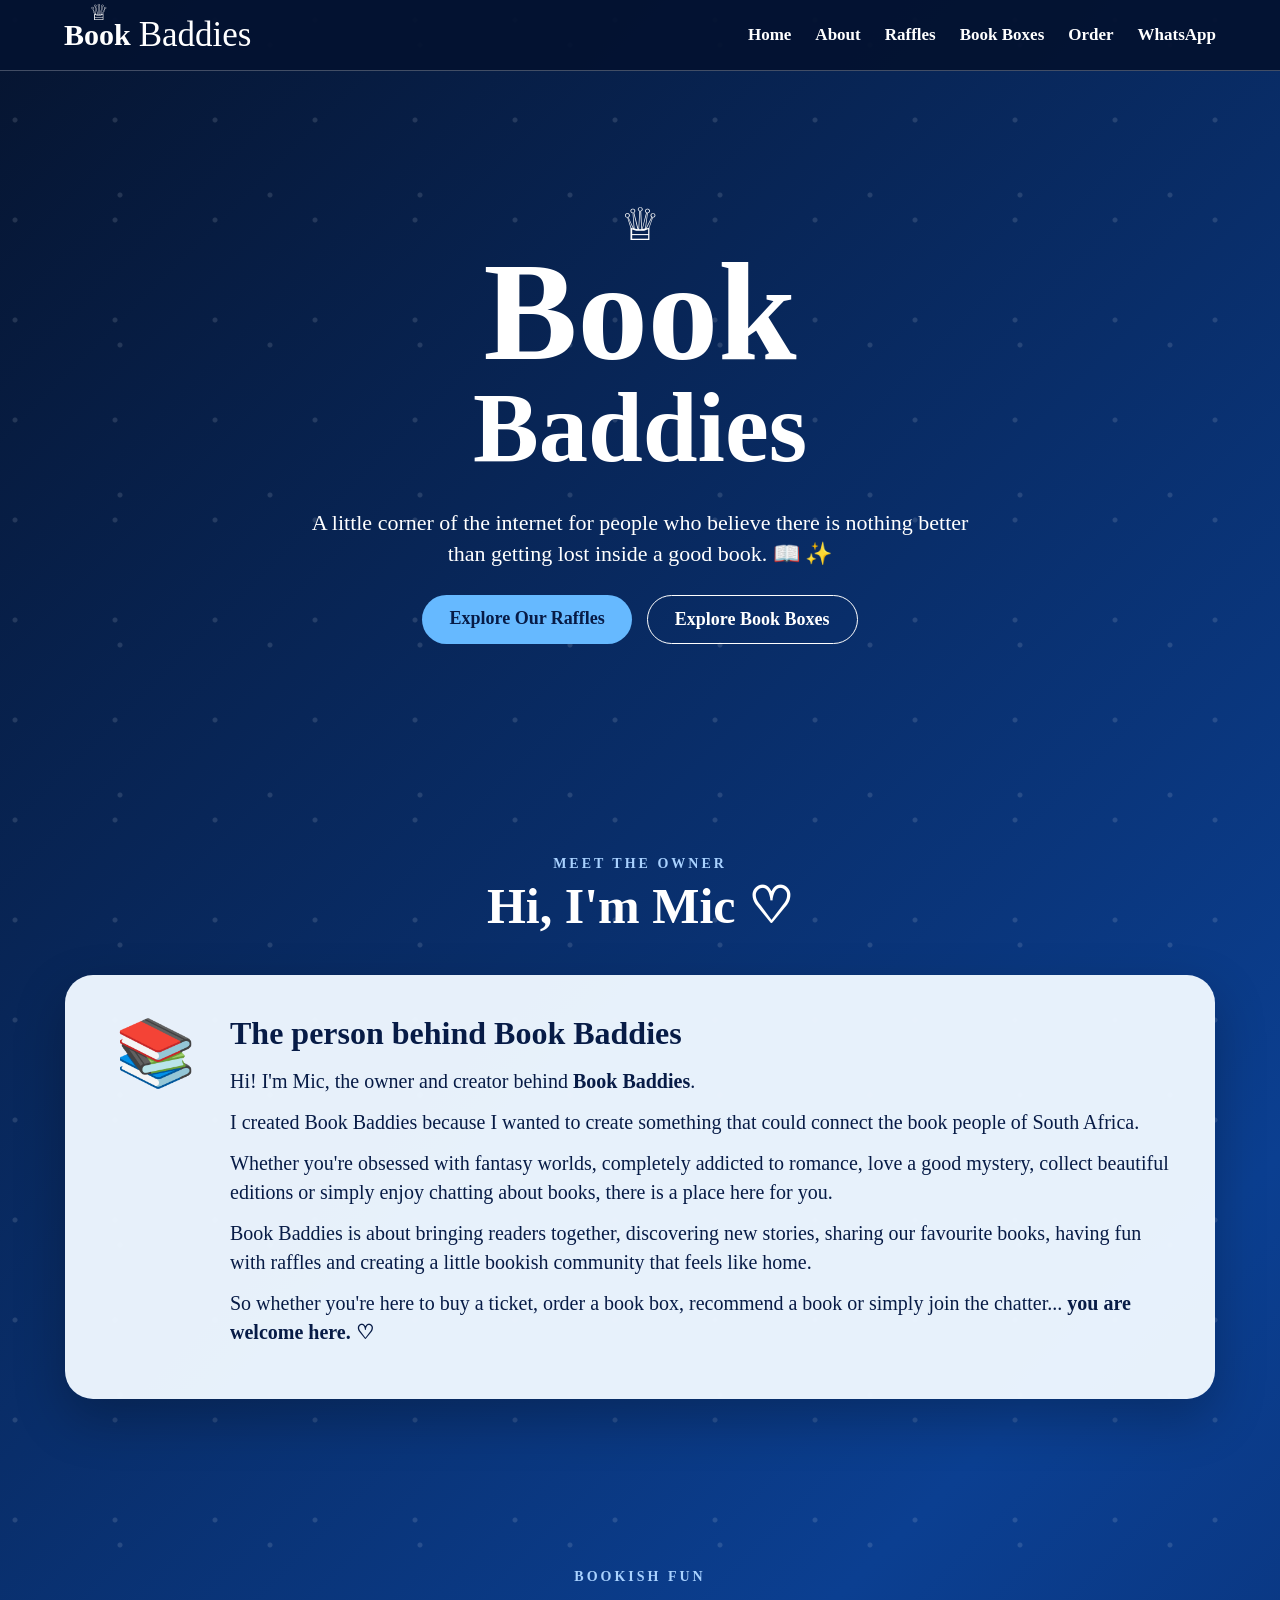
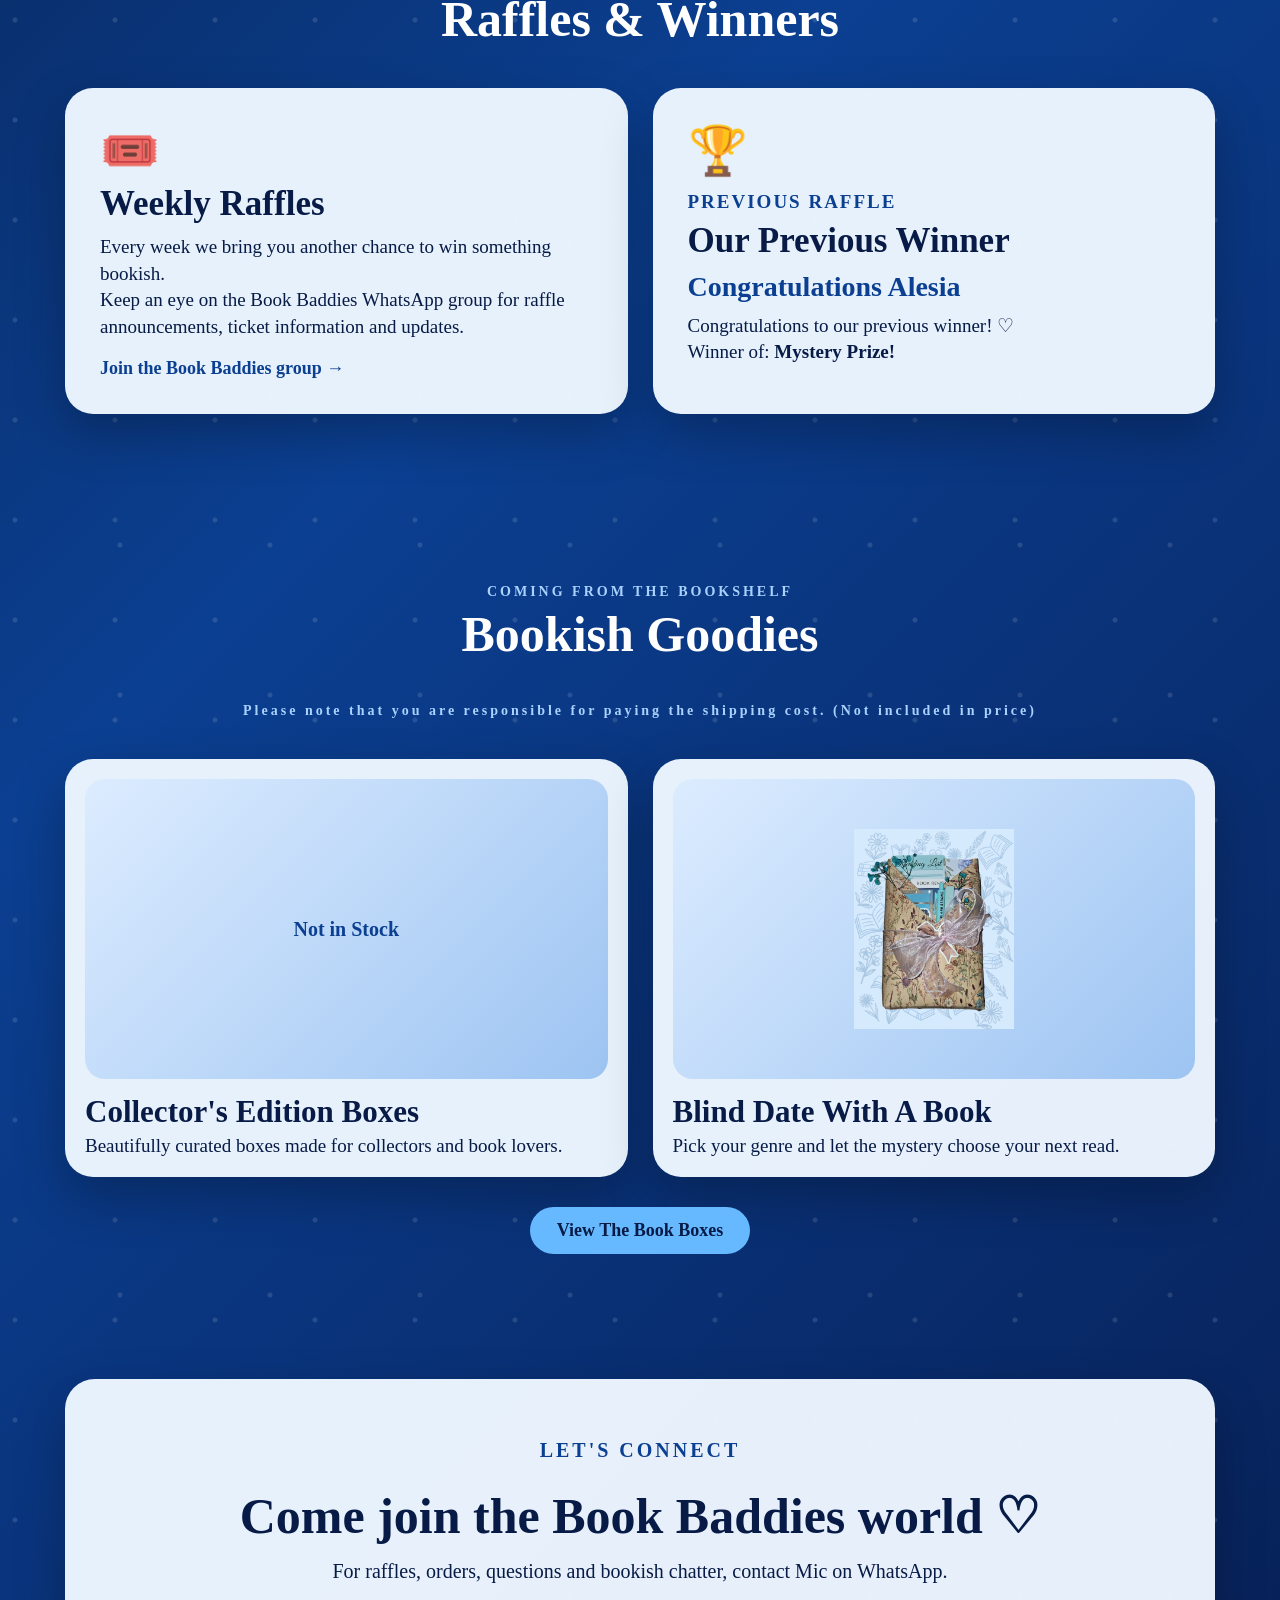
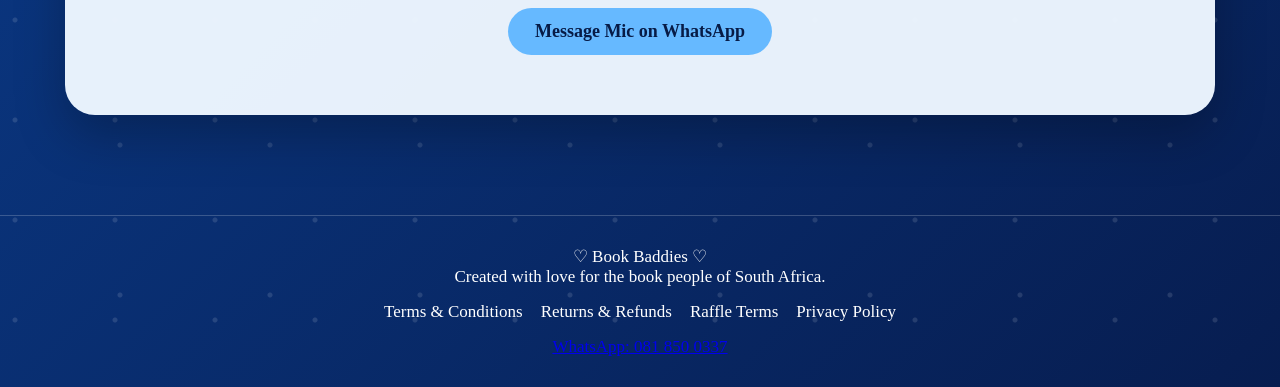
==== commit 53f9e594: "Update index.html" ====
--- a/index.html
+++ b/index.html
@@ -215,7 +215,7 @@
         <div class="preview-card">
 
             <div class="preview-image">
-               <span>ADD PHOTO</span>
+               <span>Not in Stock</span>
             </div>
 
             <h3>
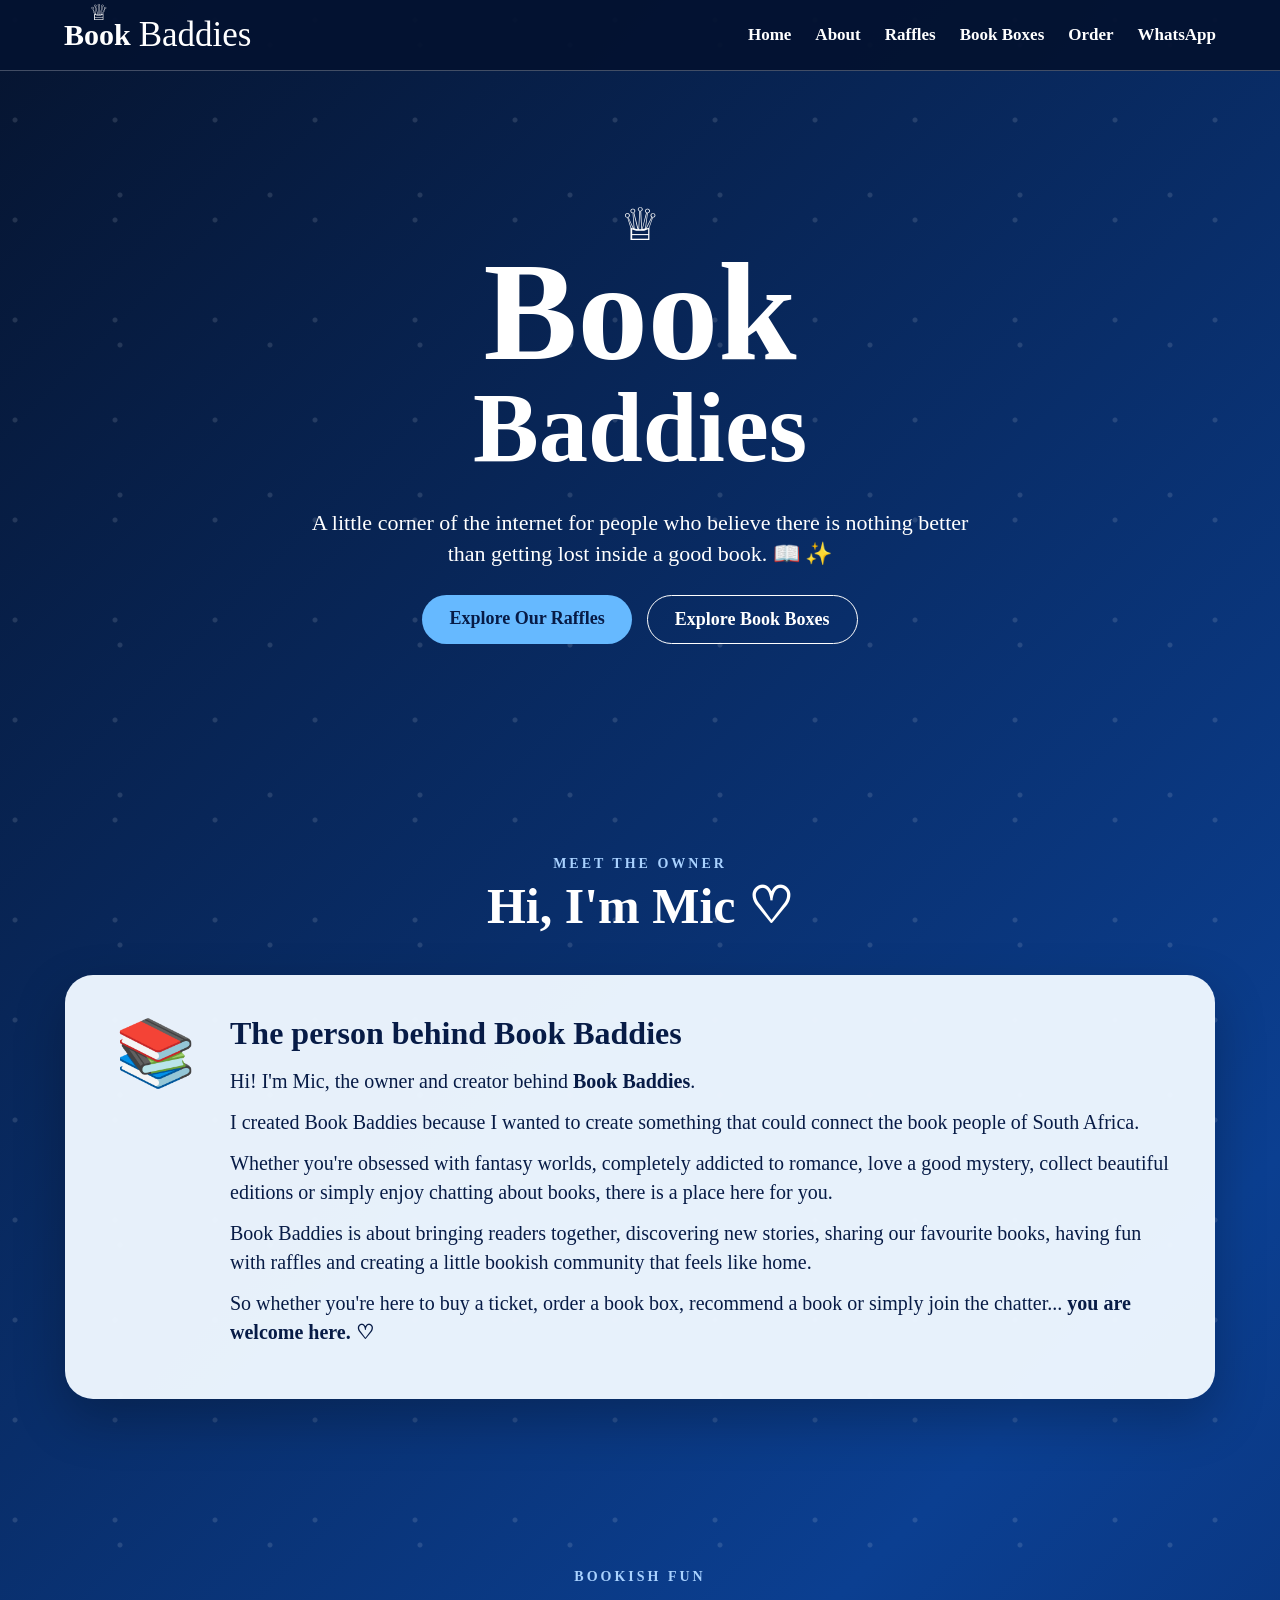
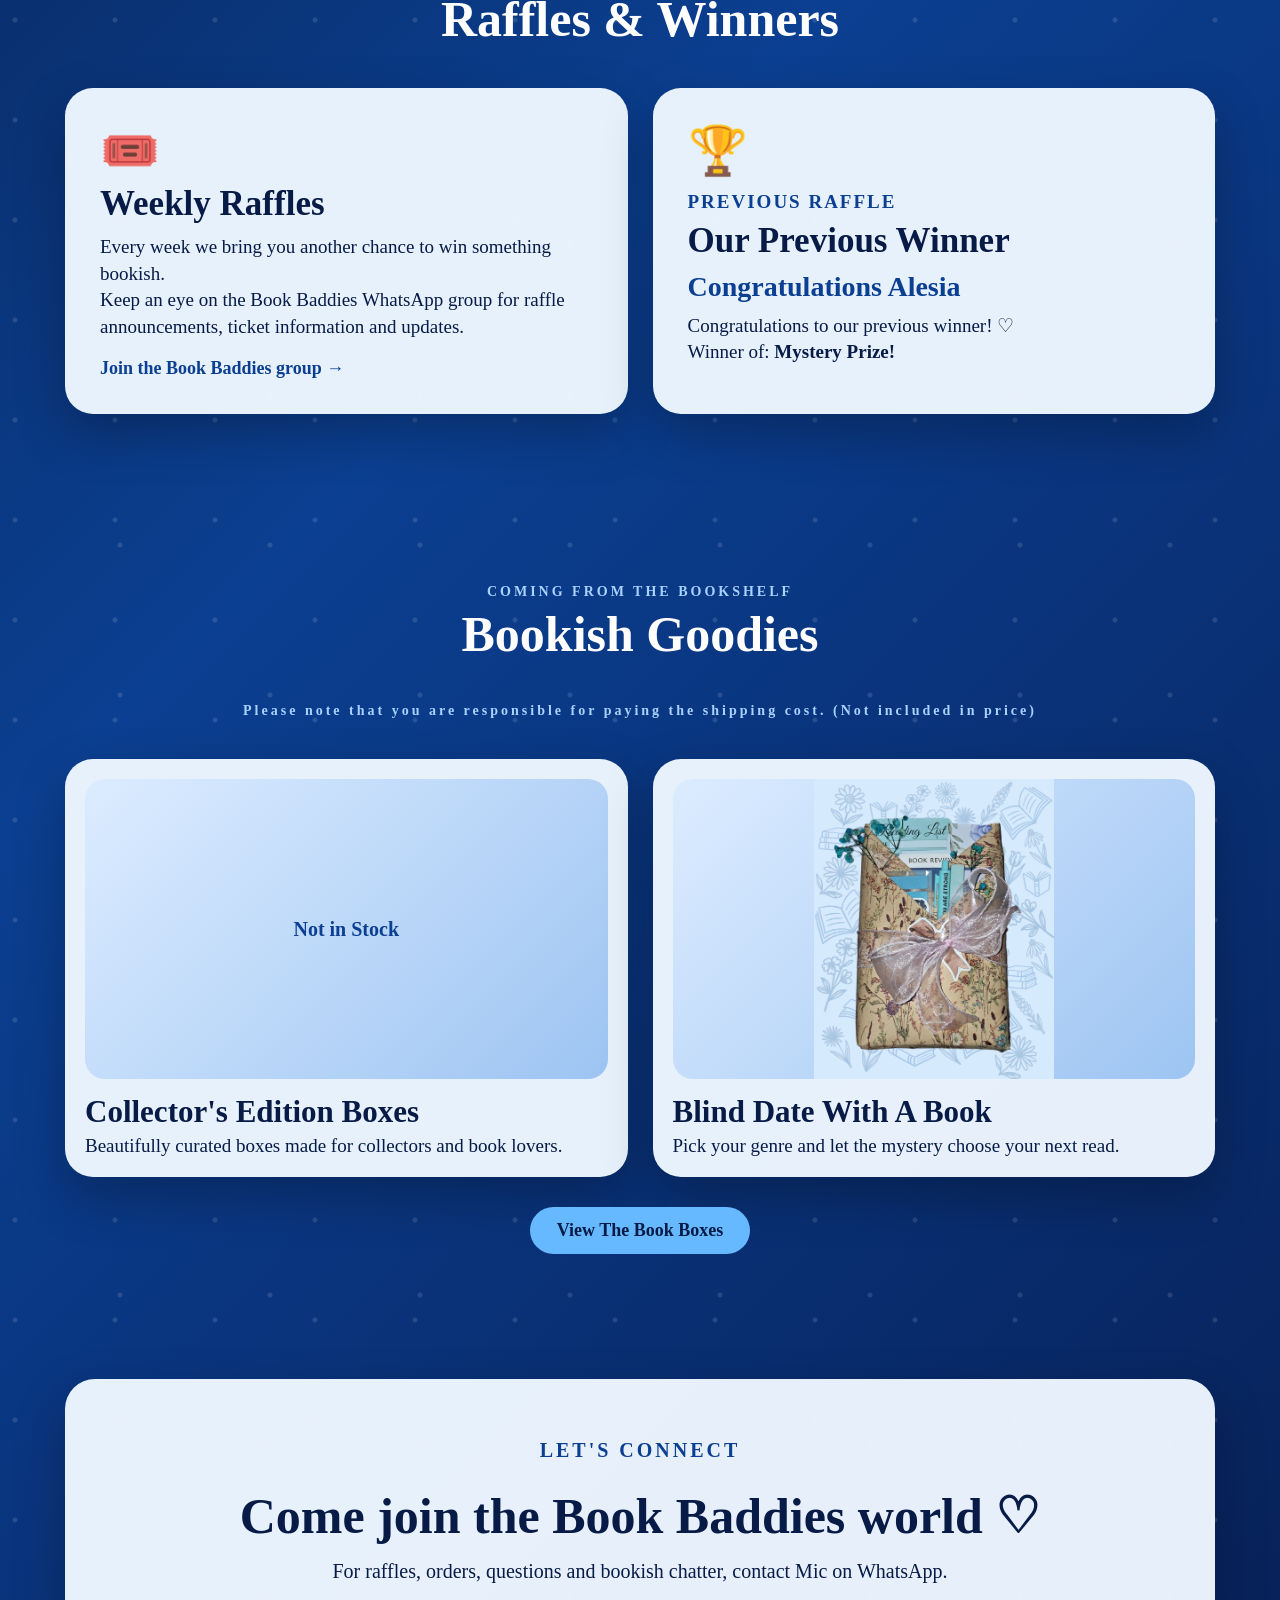
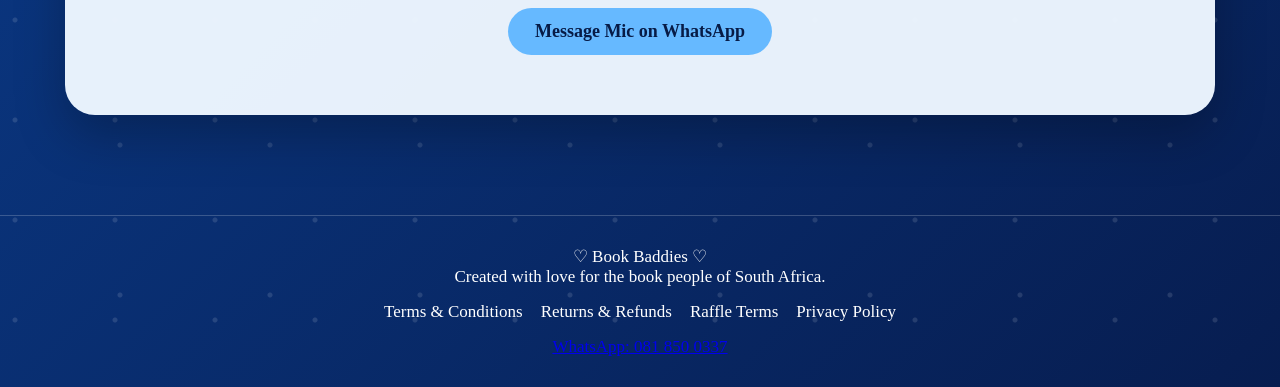
==== commit 0f048e0e: "Update index.html" ====
--- a/index.html
+++ b/index.html
@@ -233,7 +233,7 @@
         <div class="preview-card">
 
             <div class="preview-image">
-              <img src="YA.png" height="200" >  
+              <img src="YA.png" height="300" >  
             </div>
 
             <h3>
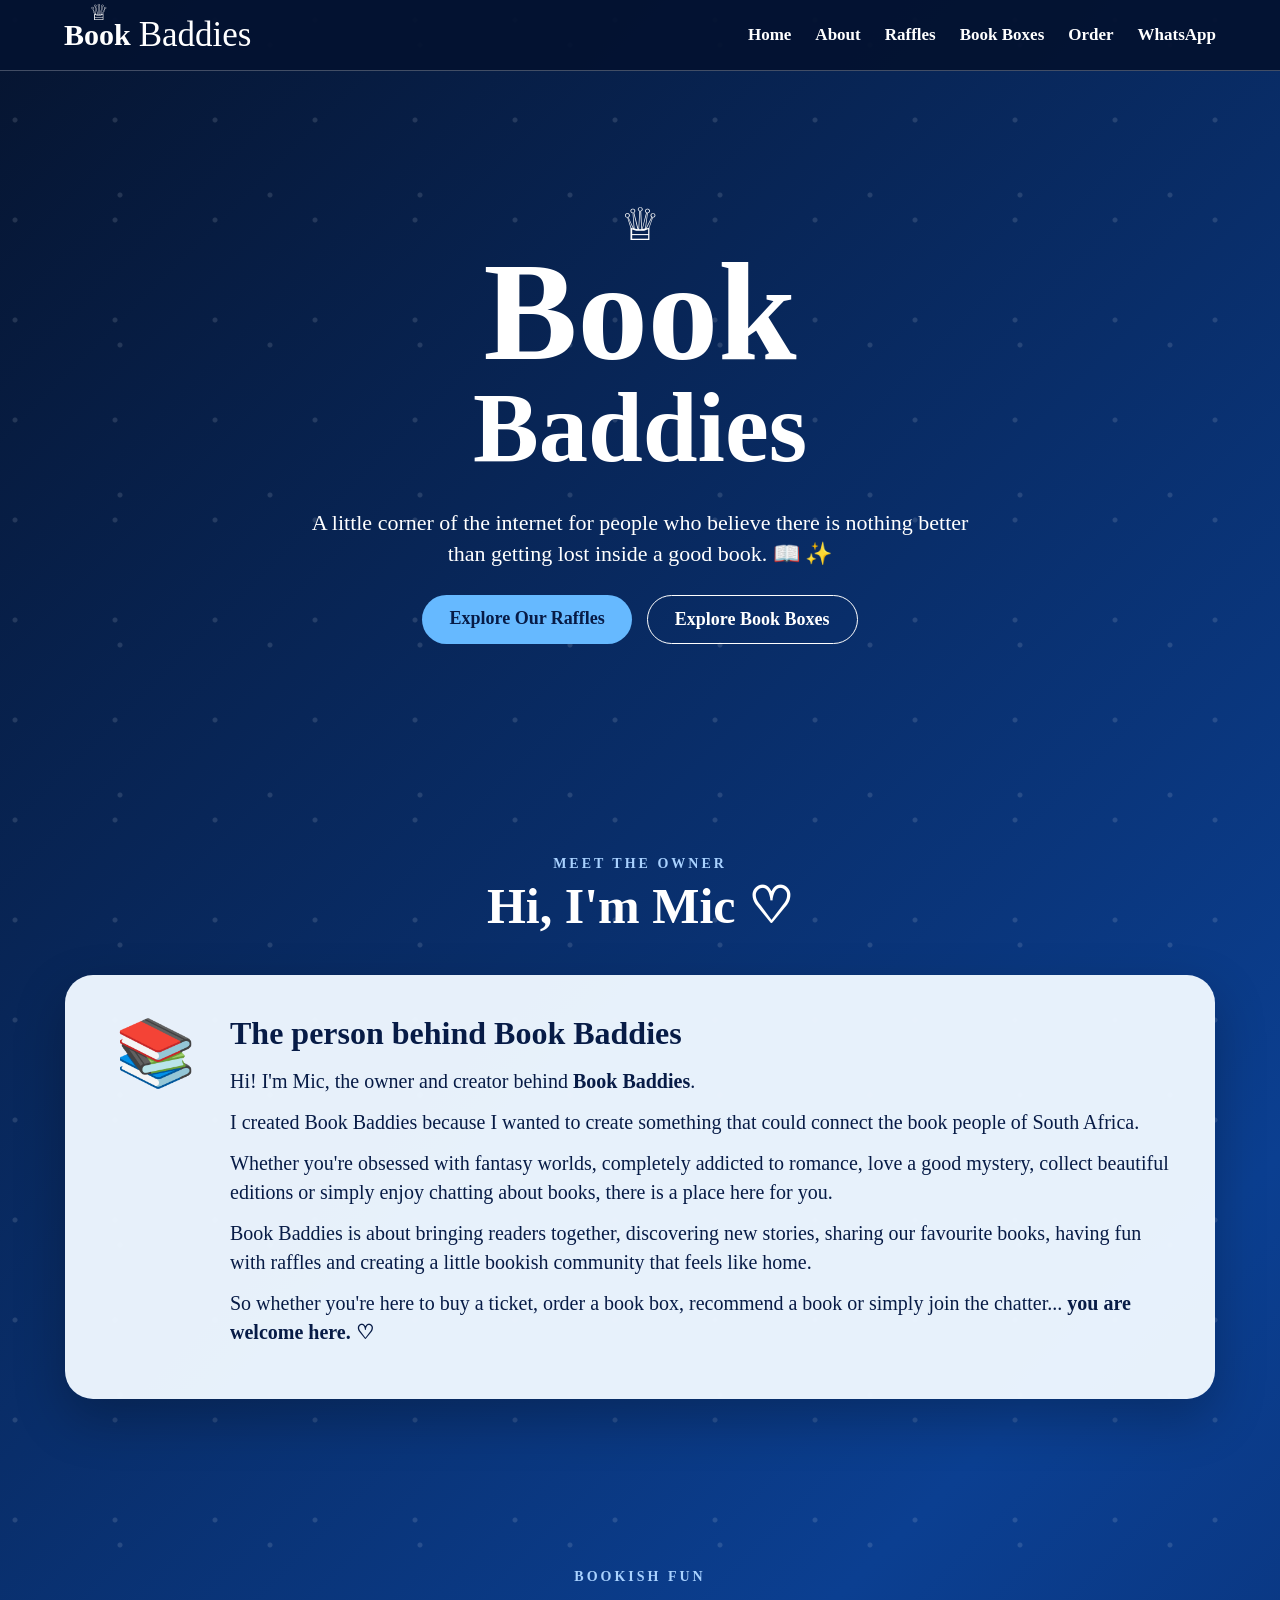
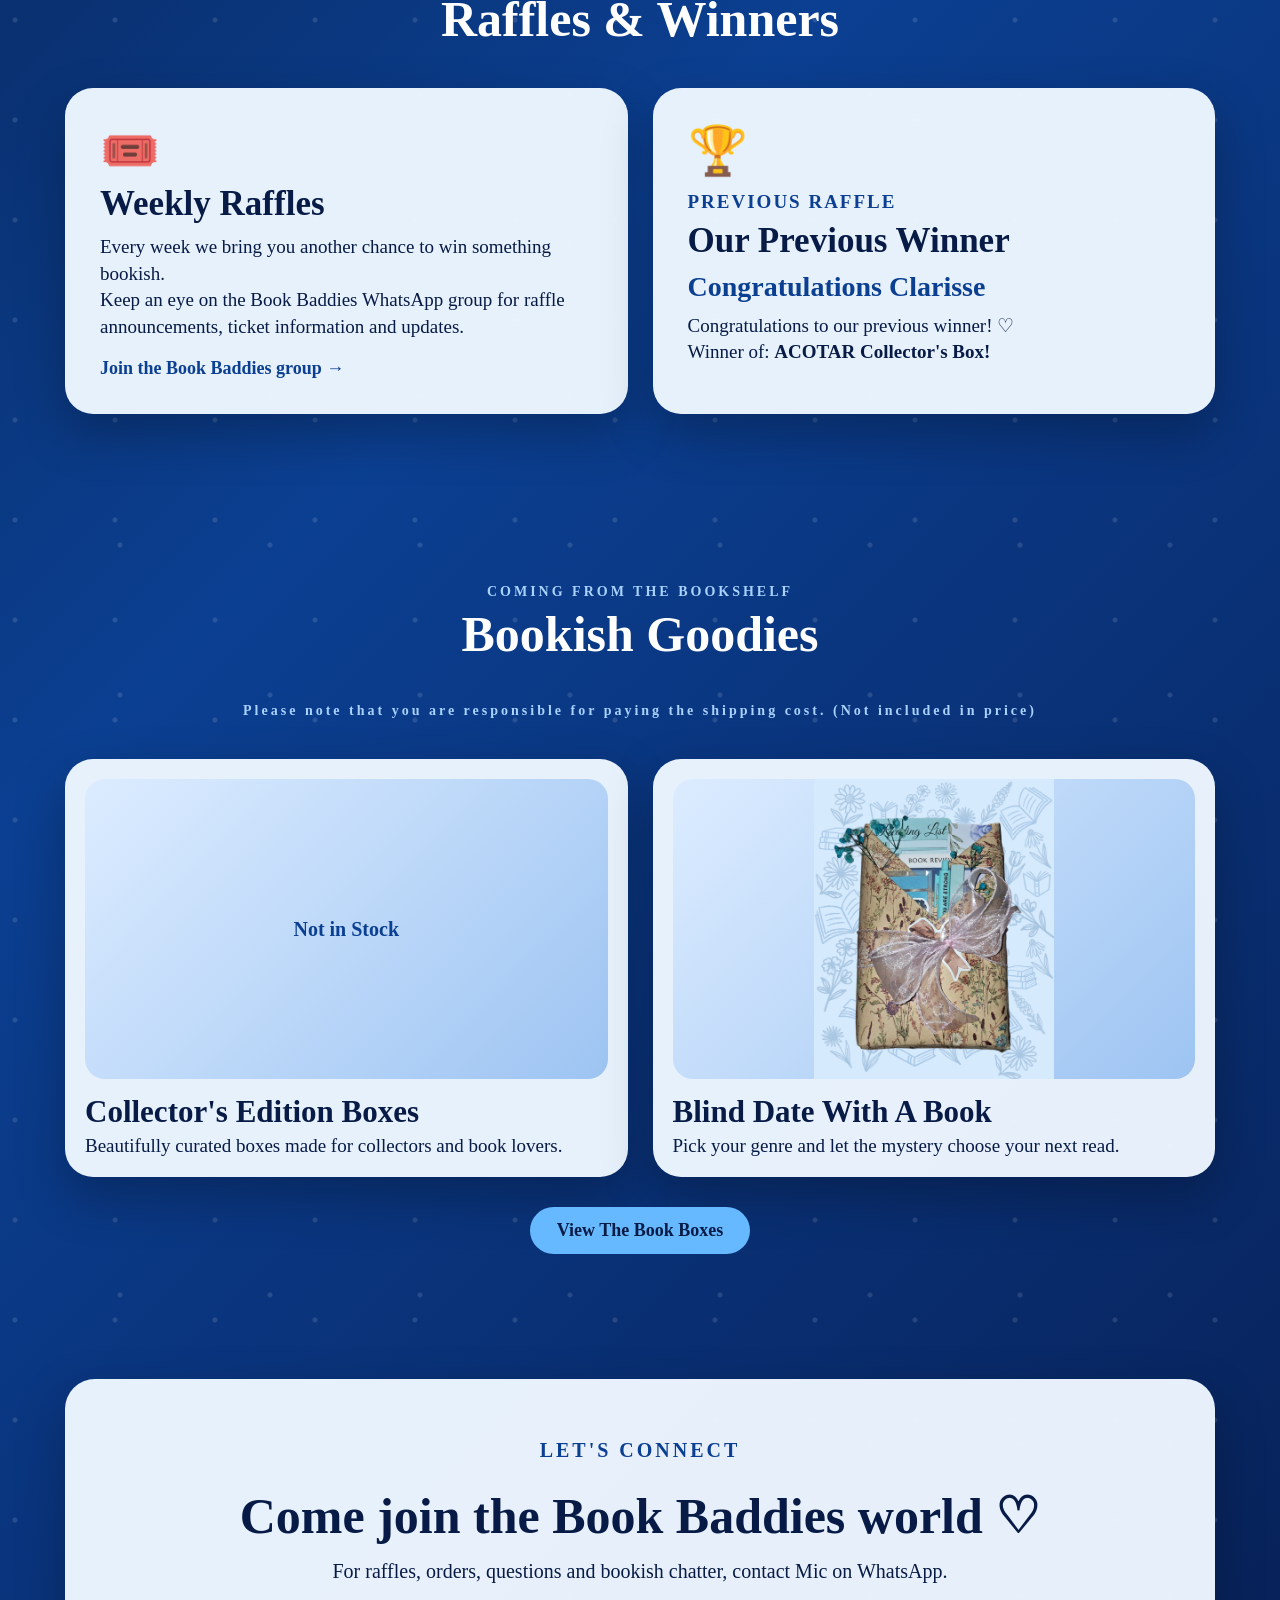
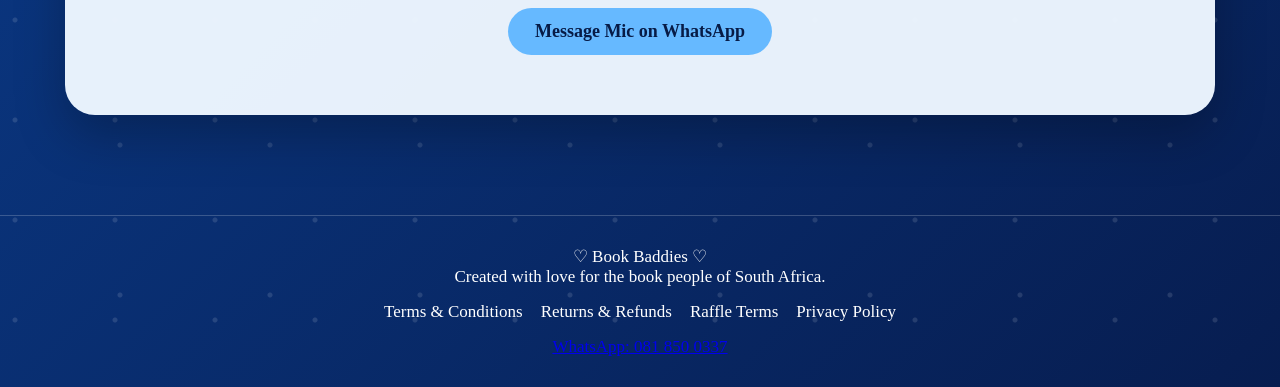
==== commit 019b3465: "Update index.html" ====
--- a/index.html
+++ b/index.html
@@ -172,7 +172,7 @@
             <h3>Our Previous Winner</h3>
 
             <h4>
-                Congratulations Alesia
+                Congratulations Clarisse
             </h4>
 
             <p>
@@ -181,7 +181,7 @@
 
             <p>
                 Winner of:
-                <strong>Mystery Prize!</strong>
+                <strong>ACOTAR Collector's Box!</strong>
             </p>
 
         </div>
